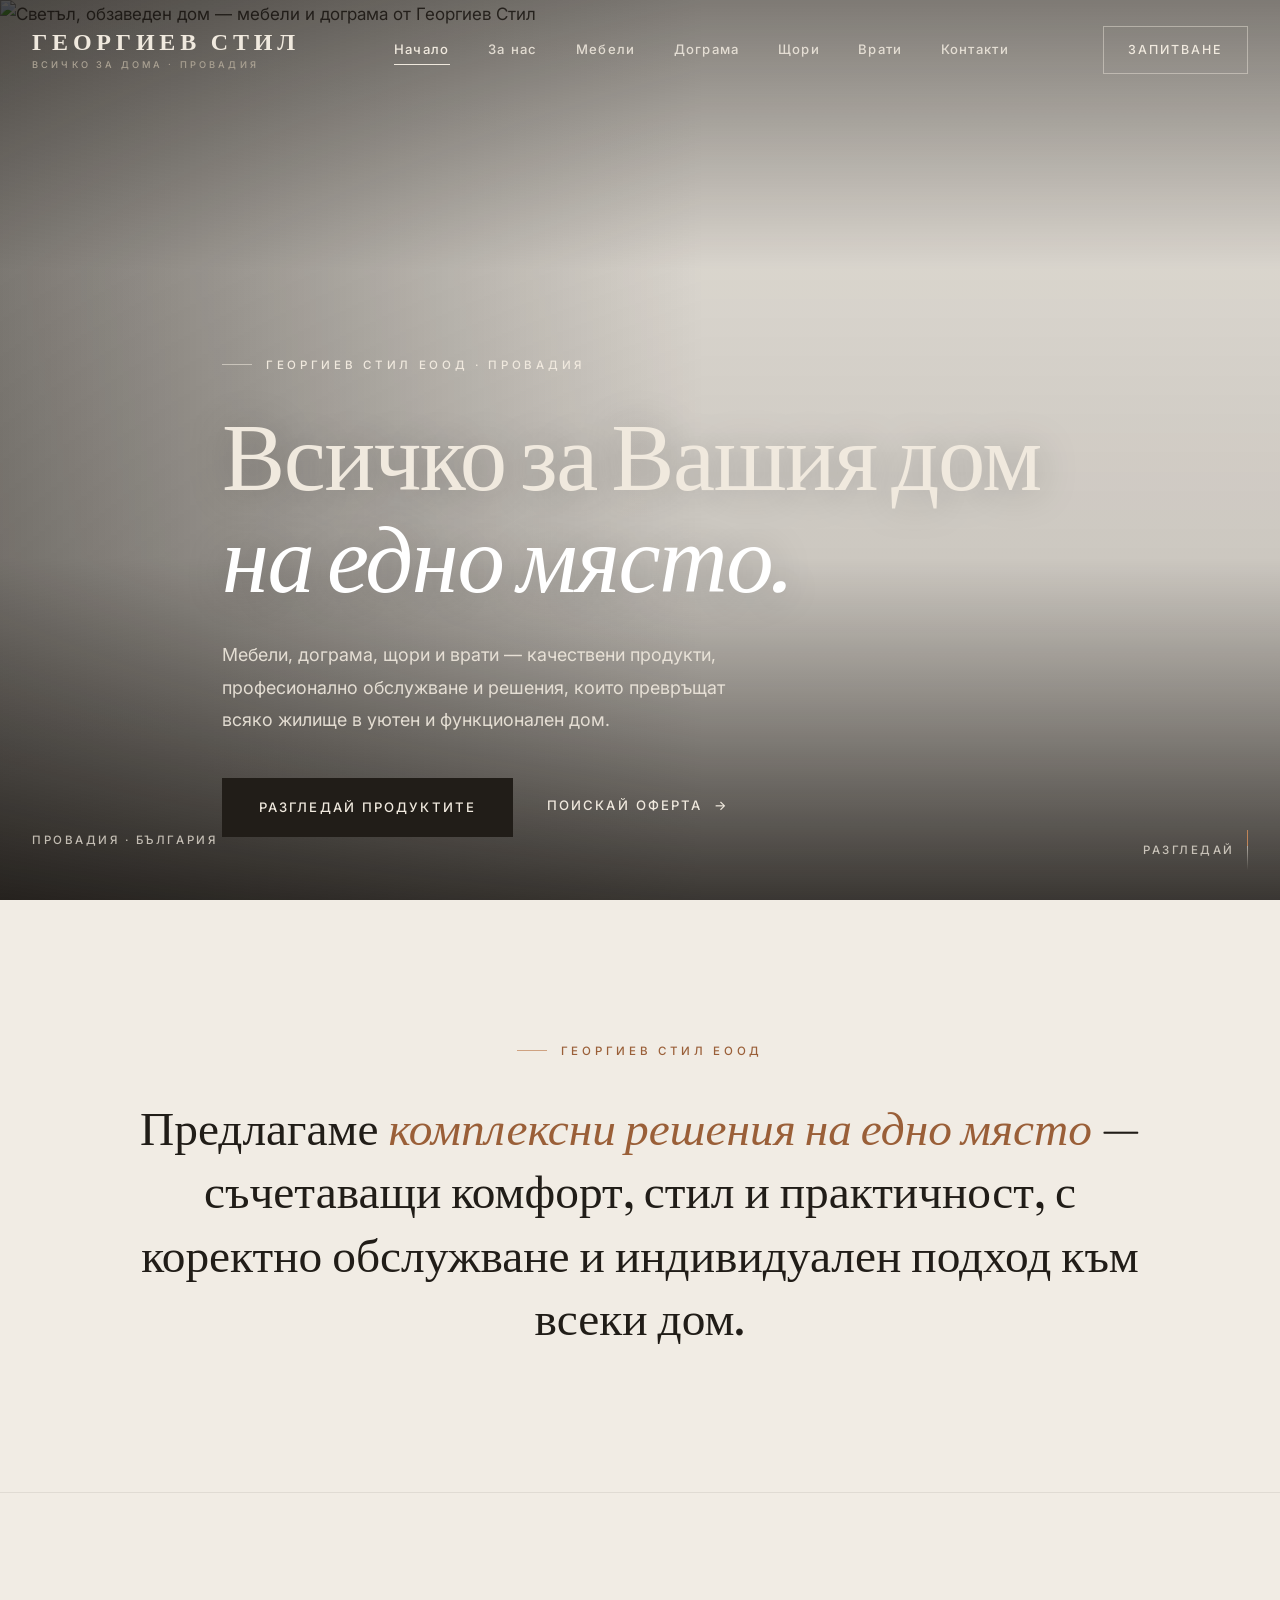
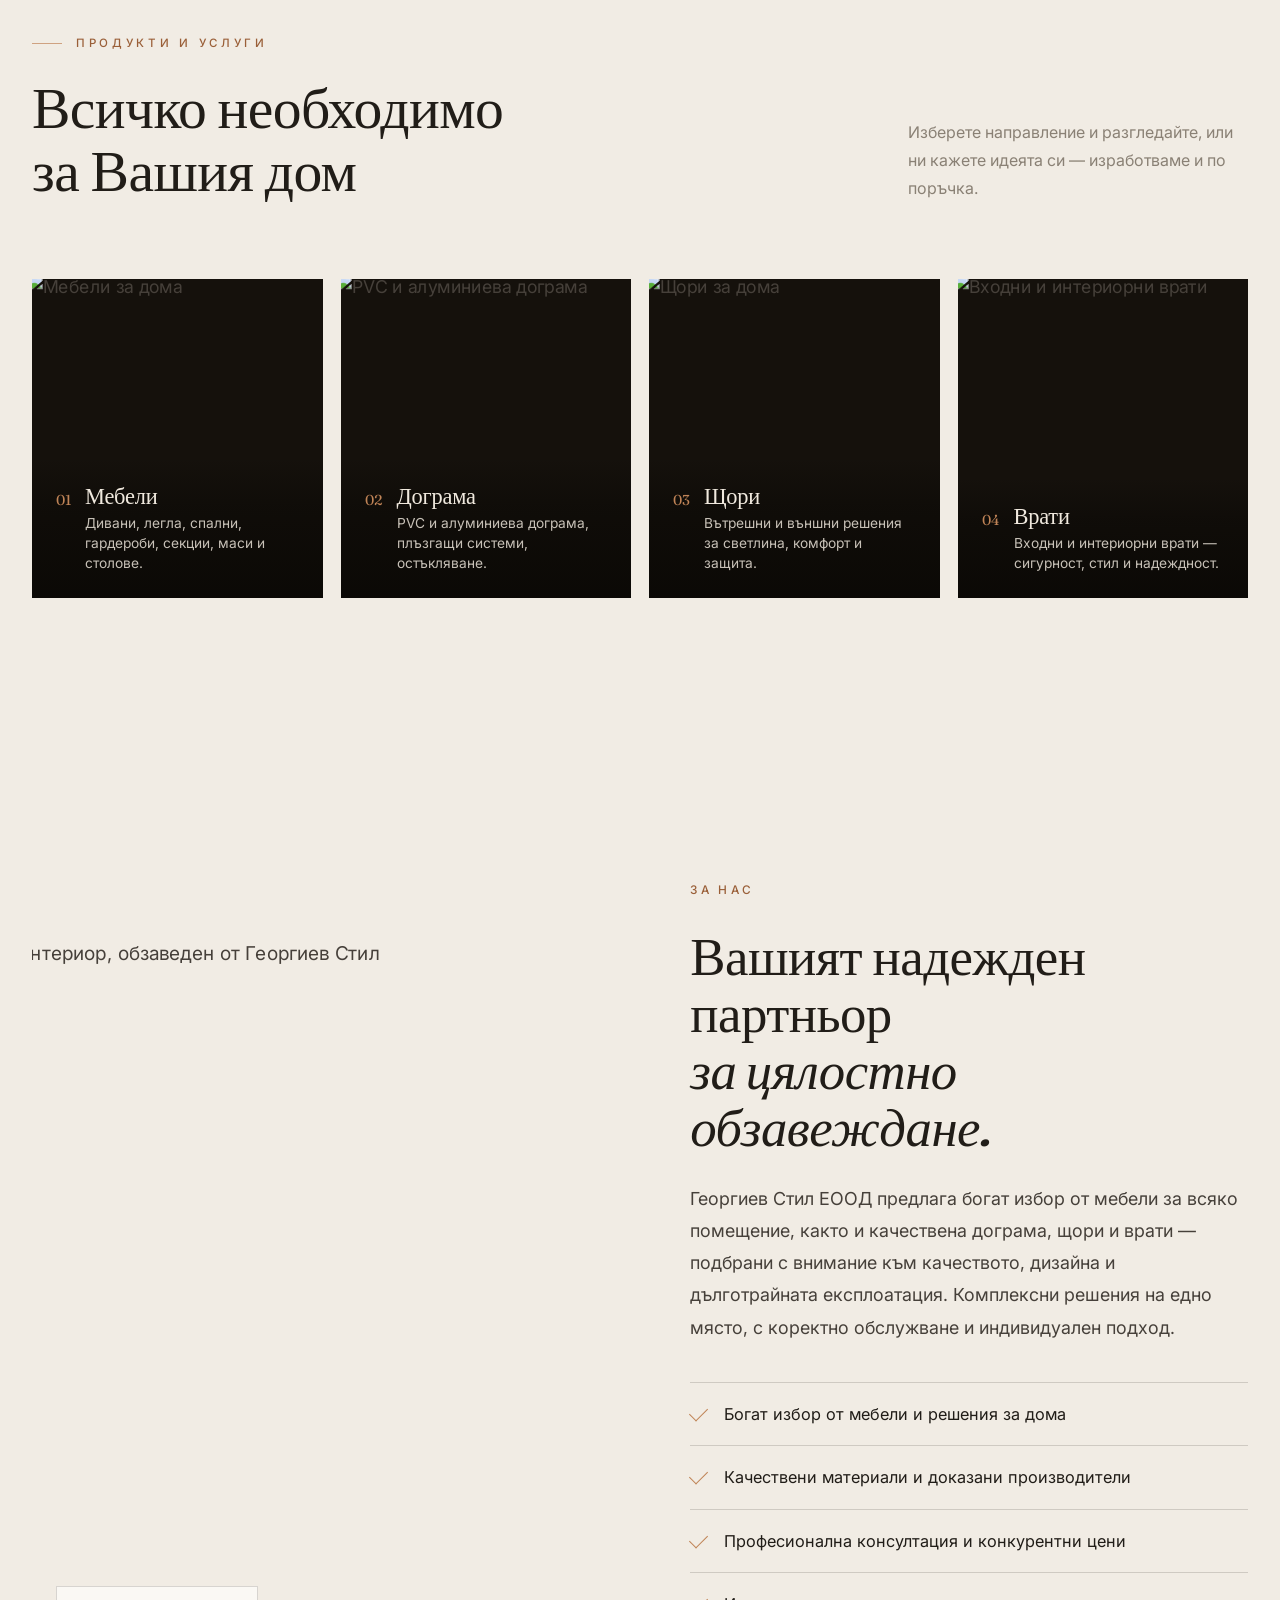
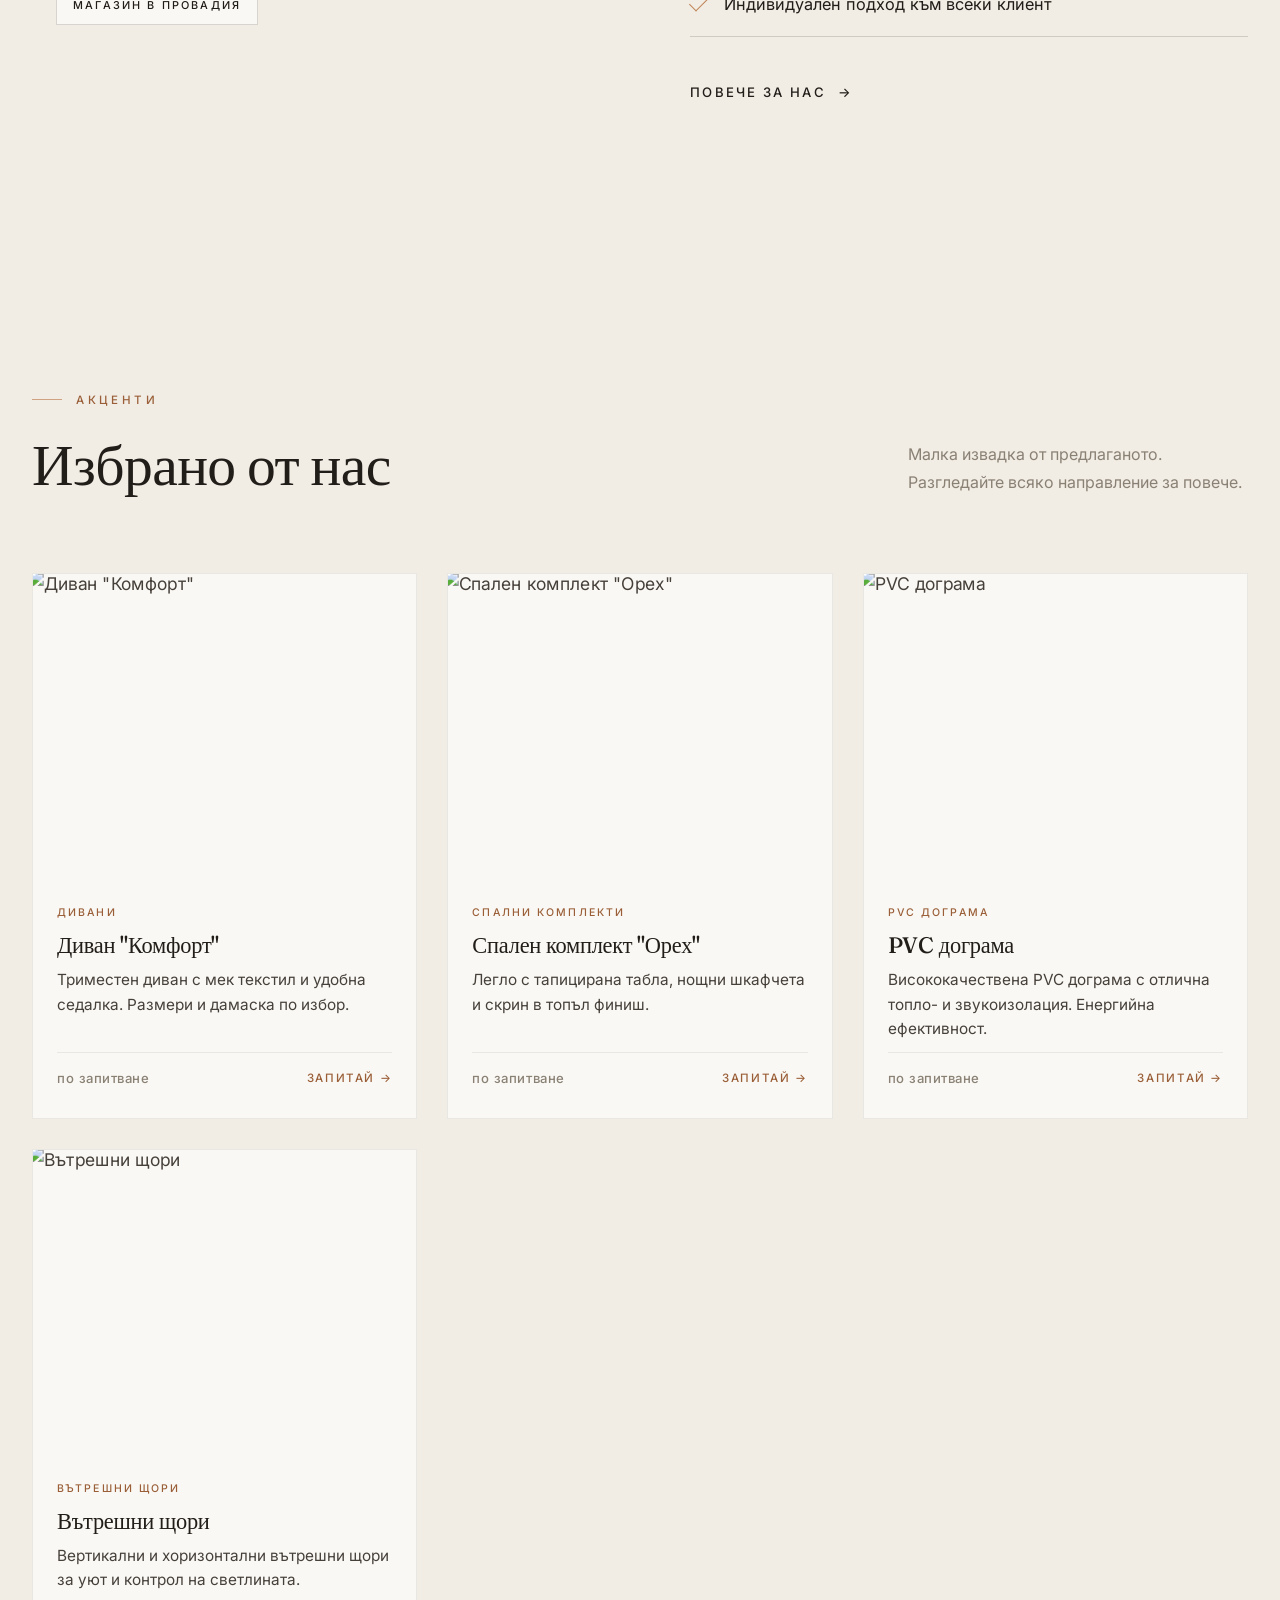
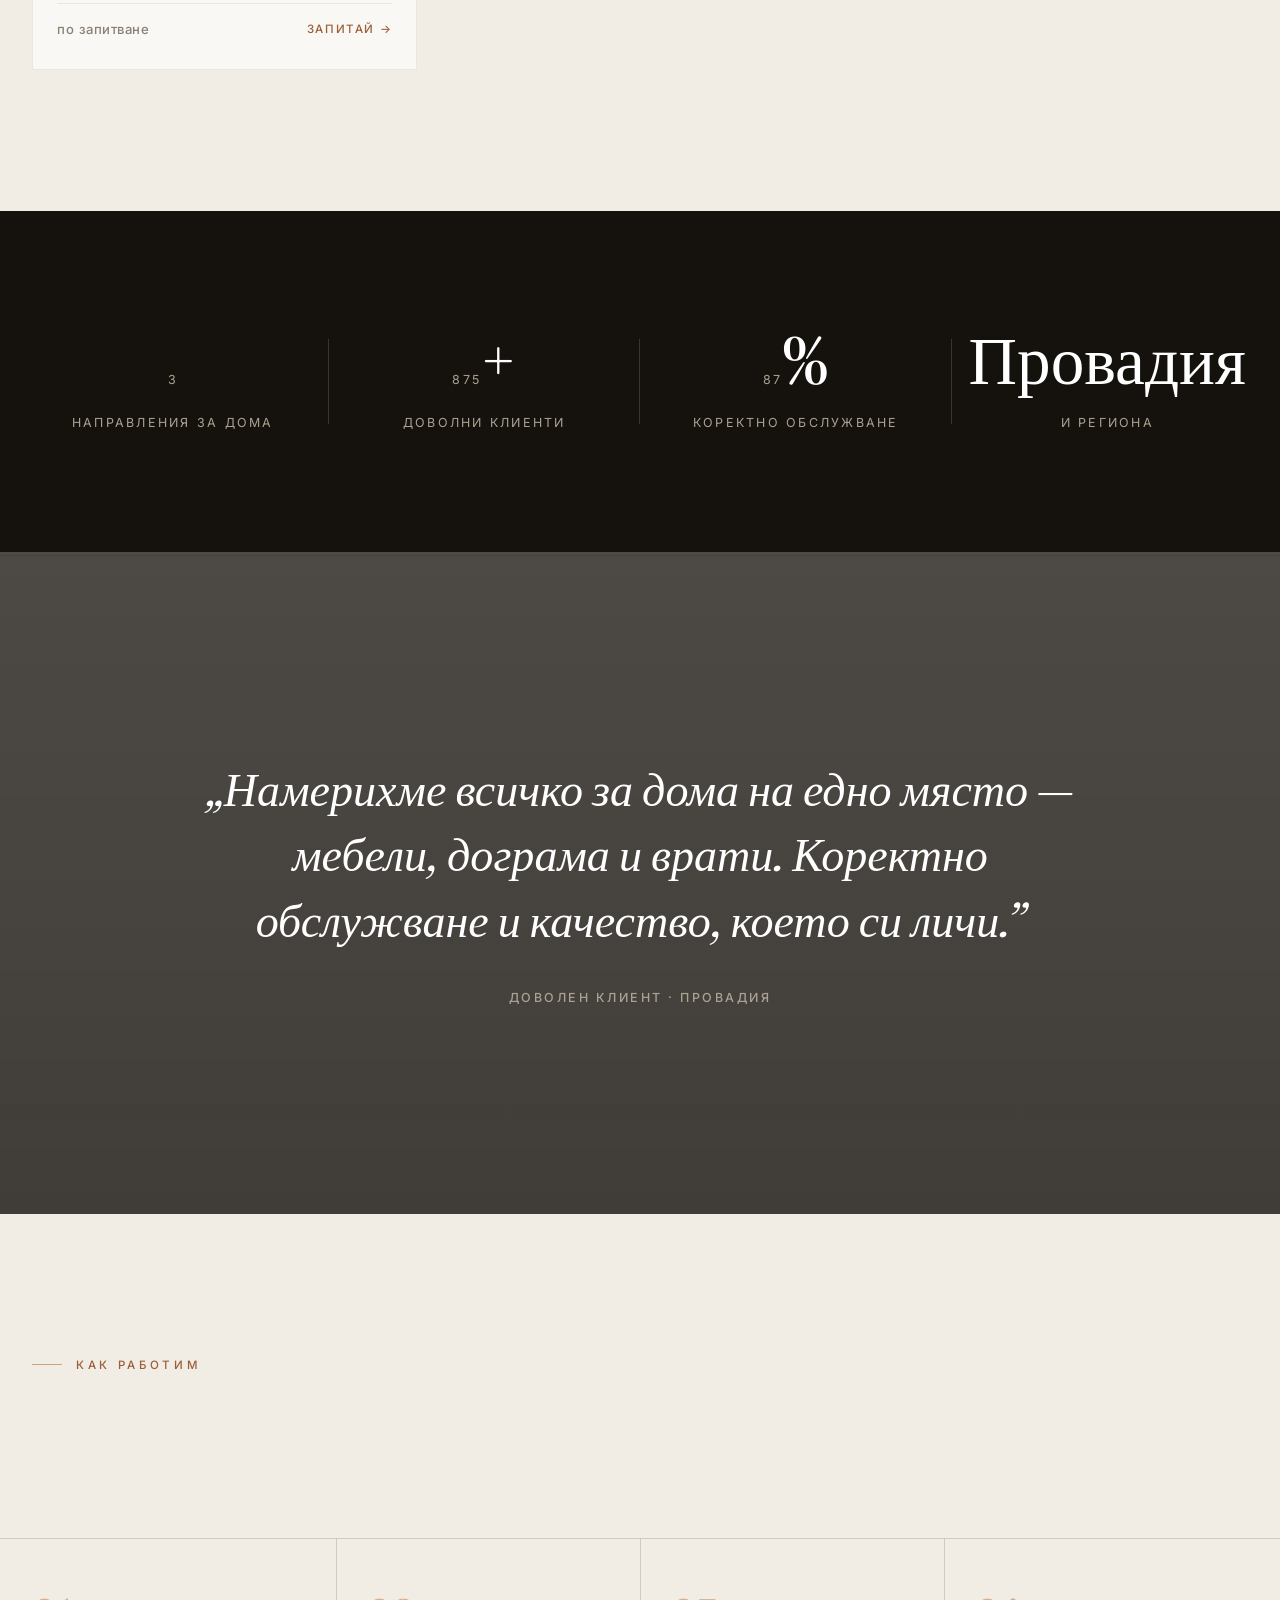
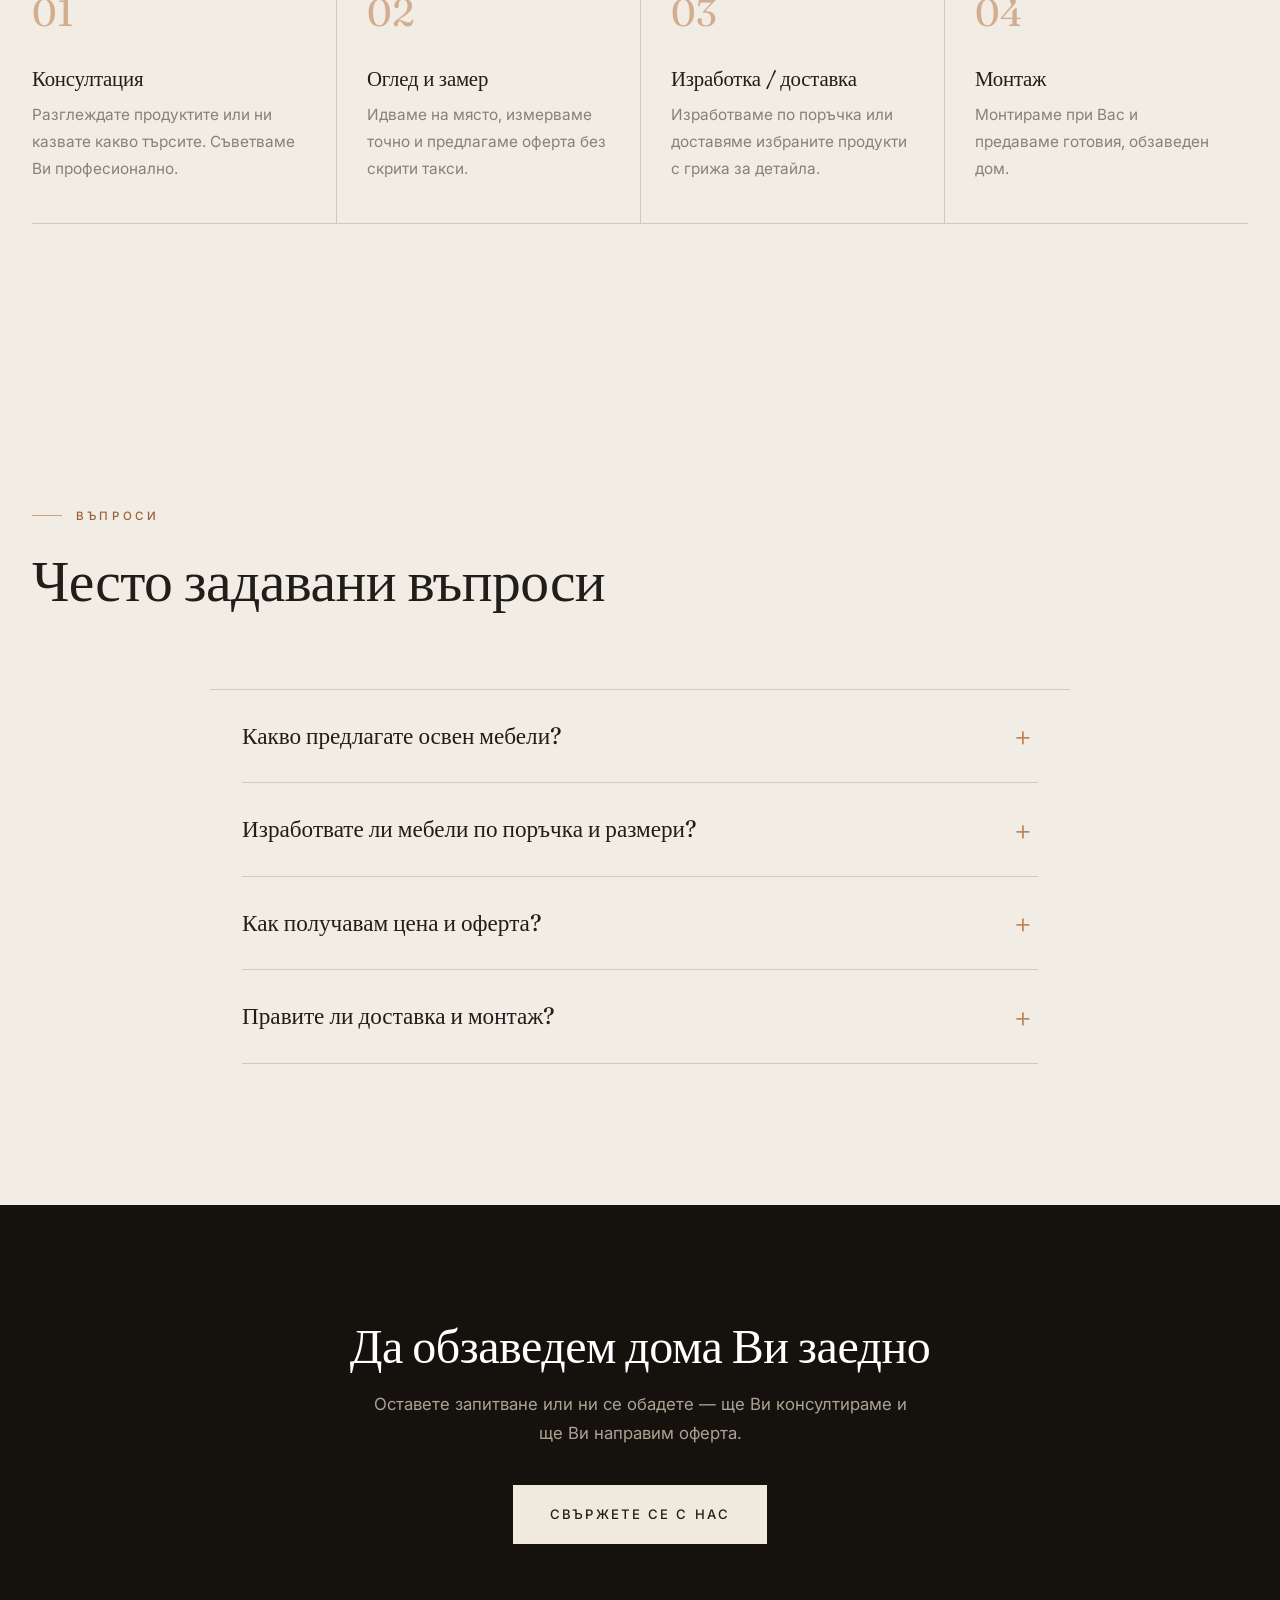
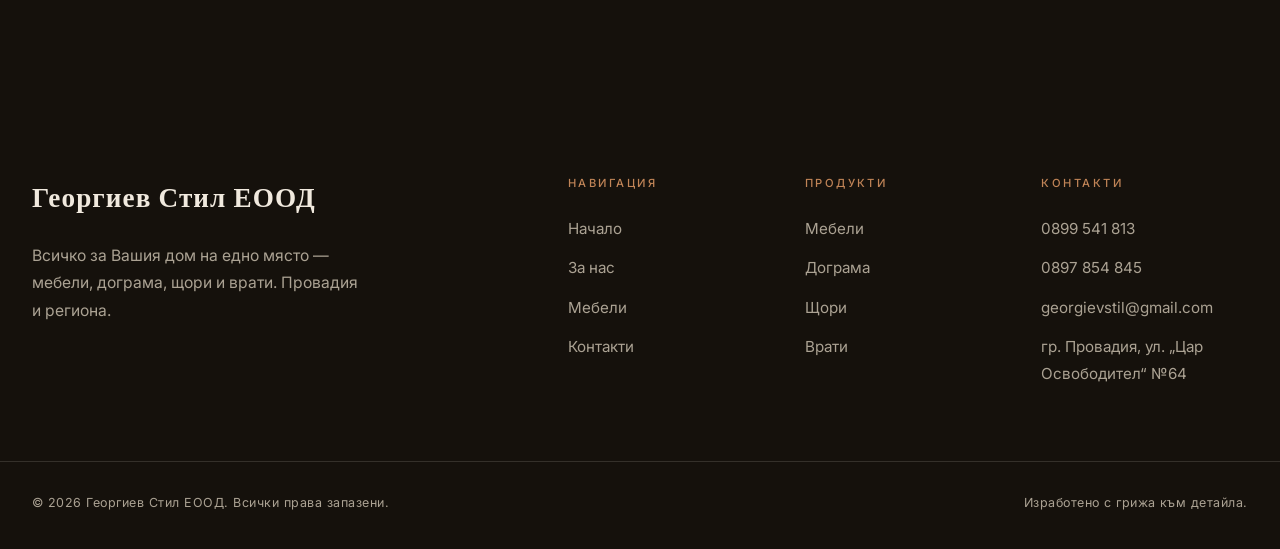
==== index.html @ 2c71908e "Add files via upload" ====
<!DOCTYPE html>
<html lang="bg">
<head>
  <meta charset="UTF-8" />
  <meta name="viewport" content="width=device-width, initial-scale=1.0" />
  <title>Георгиев Стил ЕООД — Провадия | Мебели, дограма, щори и врати за дома</title>
  <meta name="description" content="Георгиев Стил ЕООД, Провадия — всичко за Вашия дом на едно място: мебели по поръчка, PVC и алуминиева дограма, щори и входни/интериорни врати. Професионална консултация и монтаж." />
  <meta name="keywords" content="мебели Провадия, дограма Провадия, PVC дограма Провадия, алуминиева дограма, щори Провадия, врати Провадия, входни врати, интериорни врати, обзавеждане Провадия, Георгиев Стил" />
  <meta name="author" content="Георгиев Стил ЕООД" />
  <meta name="robots" content="index, follow" />
  <meta name="theme-color" content="#211D18" />
  <link rel="canonical" href="https://www.georgievstil.com/" />

  <link rel="icon" type="image/svg+xml" href="data:image/svg+xml,%3Csvg xmlns='http://www.w3.org/2000/svg' viewBox='0 0 64 64'%3E%3Crect width='64' height='64' rx='14' fill='%23211D18'/%3E%3Ctext x='32' y='44' font-family='Georgia,serif' font-size='34' font-weight='bold' fill='%23C08457' text-anchor='middle'%3E%D0%93%3C/text%3E%3C/svg%3E" />

  <meta name="geo.region" content="BG-03" />
  <meta name="geo.placename" content="Провадия" />
  <meta name="geo.position" content="43.1725113;27.4426744" />
  <meta name="ICBM" content="43.1725113, 27.4426744" />

  <meta property="og:title" content="Георгиев Стил ЕООД — Провадия" />
  <meta property="og:description" content="Всичко за Вашия дом на едно място: мебели, дограма, щори и врати. Провадия, ул. Цар Освободител 64." />
  <meta property="og:type" content="website" />
  <meta property="og:url" content="https://www.georgievstil.com/" />
  <meta property="og:image" content="https://images.unsplash.com/photo-1600566753086-00f18fb6b3ea?w=1200&q=80" />
  <meta property="og:locale" content="bg_BG" />
  <meta property="og:site_name" content="Георгиев Стил ЕООД" />

  <script type="application/ld+json">
  {
    "@context": "https://schema.org",
    "@type": "HomeGoodsStore",
    "name": "Георгиев Стил ЕООД",
    "image": "https://images.unsplash.com/photo-1600566753086-00f18fb6b3ea?w=1200&q=80",
    "url": "https://www.georgievstil.com/",
    "telephone": "+359899541813",
    "priceRange": "$$",
    "address": {
      "@type": "PostalAddress",
      "streetAddress": "ул. Цар Освободител 64",
      "addressLocality": "Провадия",
      "postalCode": "9200",
      "addressCountry": "BG"
    },
    "geo": { "@type": "GeoCoordinates", "latitude": 43.1725113, "longitude": 27.4426744 },
    "openingHoursSpecification": [
      { "@type": "OpeningHoursSpecification", "dayOfWeek": ["Monday","Tuesday","Wednesday","Thursday","Friday"], "opens": "09:00", "closes": "18:00" },
      { "@type": "OpeningHoursSpecification", "dayOfWeek": ["Saturday"], "opens": "09:00", "closes": "13:00" }
    ],
    "areaServed": ["Провадия","Варна","Шумен","Девня","Долни чифлик","Дългопол"],
    "description": "Магазин за цялостно обзавеждане и решения за дома в Провадия — мебели по поръчка, PVC и алуминиева дограма, щори, входни и интериорни врати."
  }
  </script>

  <link rel="preconnect" href="https://fonts.googleapis.com" />
  <link rel="preconnect" href="https://fonts.gstatic.com" crossorigin />
  <link rel="stylesheet" href="https://fonts.googleapis.com/css2?family=Fraunces:ital,opsz,wght@0,9..144,400;0,9..144,500;0,9..144,600;1,9..144,400&family=Inter:wght@300;400;500;600&display=swap" media="print" onload="this.media='all'" />
  <noscript><link rel="stylesheet" href="https://fonts.googleapis.com/css2?family=Fraunces:ital,opsz,wght@0,9..144,400;0,9..144,500;0,9..144,600;1,9..144,400&family=Inter:wght@300;400;500;600&display=swap" /></noscript>
  <link rel="stylesheet" href="styles.css?v=2" />
  <script src="script.js?v=2" defer></script>
</head>
<body data-page="home">

  <main id="top">
    <!-- HERO -->
    <section class="hero">
      <div class="hero__media">
        <img src="https://images.unsplash.com/photo-1600566753086-00f18fb6b3ea?w=1600&q=80" alt="Светъл, обзаведен дом — мебели и дограма от Георгиев Стил" class="hero__img" />
        <div class="hero__veil"></div>
      </div>
      <div class="shell hero__content">
        <p class="eyebrow eyebrow--light hero__eyebrow">Георгиев Стил ЕООД · Провадия</p>
        <h1 class="hero__title">Всичко за Вашия дом<br /><em>на едно място.</em></h1>
        <p class="hero__lead">
          Мебели, дограма, щори и врати — качествени продукти, професионално
          обслужване и решения, които превръщат всяко жилище в уютен и
          функционален дом.
        </p>
        <div class="hero__actions">
          <a href="#categories" class="btn btn--solid">Разгледай продуктите</a>
          <a href="kontakti.html" class="link-arrow link-arrow--light">Поискай оферта<span>→</span></a>
        </div>
      </div>
      <div class="shell hero__meta">
        <span>Провадия · България</span>
        <span class="hero__scroll">Разгледай<i></i></span>
      </div>
    </section>

    <!-- MANIFESTO -->
    <section class="manifesto">
      <div class="shell">
        <p class="eyebrow reveal" data-reveal>Георгиев Стил ЕООД</p>
        <p class="manifesto__text reveal" data-reveal>
          Предлагаме <em>комплексни решения на едно място</em> — съчетаващи
          комфорт, стил и практичност, с коректно обслужване и индивидуален
          подход към всеки дом.
        </p>
      </div>
    </section>

    <!-- CATEGORIES -->
    <section class="section categories" id="categories">
      <div class="shell section__head section__head--split">
        <div>
          <p class="eyebrow reveal" data-reveal>Продукти и услуги</p>
          <h2 class="reveal" data-reveal>Всичко необходимо<br />за Вашия дом</h2>
        </div>
        <p class="section__note reveal" data-reveal>
          Изберете направление и разгледайте, или ни кажете идеята си — изработваме и по поръчка.
        </p>
      </div>

      <div class="shell cats cats--4">
        <a href="mebeli.html" class="cat reveal" data-reveal>
          <div class="cat__media"><img src="https://images.unsplash.com/photo-1600121848594-d8644e57abab?w=900&q=80" alt="Мебели за дома" /></div>
          <div class="cat__bar"><span class="cat__no">01</span><div><h3>Мебели</h3><p>Дивани, легла, спални, гардероби, секции, маси и столове.</p></div></div>
        </a>
        <a href="dograma.html" class="cat reveal" data-reveal>
          <div class="cat__media"><img src="https://images.unsplash.com/photo-1600585154340-be6161a56a0c?w=900&q=80" alt="PVC и алуминиева дограма" /></div>
          <div class="cat__bar"><span class="cat__no">02</span><div><h3>Дограма</h3><p>PVC и алуминиева дограма, плъзгащи системи, остъкляване.</p></div></div>
        </a>
        <a href="shtori.html" class="cat reveal" data-reveal>
          <div class="cat__media"><img src="https://images.unsplash.com/photo-1567225557594-88d73e55f2cb?w=900&q=80" alt="Щори за дома" /></div>
          <div class="cat__bar"><span class="cat__no">03</span><div><h3>Щори</h3><p>Вътрешни и външни решения за светлина, комфорт и защита.</p></div></div>
        </a>
        <a href="vrati.html" class="cat reveal" data-reveal>
          <div class="cat__media"><img src="https://images.unsplash.com/photo-1558002038-1055907df827?w=900&q=80" alt="Входни и интериорни врати" /></div>
          <div class="cat__bar"><span class="cat__no">04</span><div><h3>Врати</h3><p>Входни и интериорни врати — сигурност, стил и надеждност.</p></div></div>
        </a>
      </div>
    </section>

    <!-- ABOUT teaser -->
    <section class="section about">
      <div class="shell about__grid">
        <div class="about__media reveal" data-reveal>
          <img src="https://images.unsplash.com/photo-1616486029423-aaa4789e8c9a?w=1000&q=80" alt="Интериор, обзаведен от Георгиев Стил" data-parallax="0.12" />
          <span class="tag tag--float">Магазин в Провадия</span>
        </div>
        <div class="about__body">
          <p class="index reveal" data-reveal>За нас</p>
          <h2 class="reveal" data-reveal>Вашият надежден партньор<br /><em>за цялостно обзавеждане.</em></h2>
          <p class="lead reveal" data-reveal>
            Георгиев Стил ЕООД предлага богат избор от мебели за всяко помещение,
            както и качествена дограма, щори и врати — подбрани с внимание към
            качеството, дизайна и дълготрайната експлоатация. Комплексни решения
            на едно място, с коректно обслужване и индивидуален подход.
          </p>
          <ul class="ticks">
            <li class="reveal" data-reveal>Богат избор от мебели и решения за дома</li>
            <li class="reveal" data-reveal>Качествени материали и доказани производители</li>
            <li class="reveal" data-reveal>Професионална консултация и конкурентни цени</li>
            <li class="reveal" data-reveal>Индивидуален подход към всеки клиент</li>
          </ul>
          <a href="za-nas.html" class="link-arrow reveal" data-reveal>Повече за нас<span>→</span></a>
        </div>
      </div>
    </section>

    <!-- FEATURED -->
    <section class="section catalog">
      <div class="shell section__head section__head--split">
        <div>
          <p class="eyebrow reveal" data-reveal>Акценти</p>
          <h2 class="reveal" data-reveal>Избрано от нас</h2>
        </div>
        <p class="section__note reveal" data-reveal>
          Малка извадка от предлаганото. Разгледайте всяко направление за повече.
        </p>
      </div>
      <div class="shell">
        <div class="grid" id="featuredProducts" aria-live="polite"></div>
      </div>
    </section>

    <!-- STATS -->
    <section class="stats">
      <div class="shell stats__grid">
        <div class="stat reveal" data-reveal><b><span data-count="4">0</span></b><span>направления за дома</span></div>
        <div class="stat reveal" data-reveal><b><span data-count="1000">0</span>+</b><span>доволни клиенти</span></div>
        <div class="stat reveal" data-reveal><b><span data-count="100">0</span>%</b><span>коректно обслужване</span></div>
        <div class="stat reveal" data-reveal><b>Провадия</b><span>и региона</span></div>
      </div>
    </section>

    <!-- QUOTE -->
    <section class="quote">
      <img src="https://images.unsplash.com/photo-1598300042247-d088f8ab3a91?w=1400&q=80" alt="" class="quote__bg" aria-hidden="true" data-parallax="0.1" />
      <div class="quote__veil"></div>
      <div class="shell quote__inner">
        <p class="quote__text reveal" data-reveal>
          „Намерихме всичко за дома на едно място — мебели, дограма и врати.
          Коректно обслужване и качество, което си личи.”
        </p>
        <p class="quote__by reveal" data-reveal>Доволен клиент · Провадия</p>
      </div>
    </section>

    <!-- PROCESS -->
    <section class="section process">
      <div class="shell section__head">
        <p class="eyebrow reveal" data-reveal>Как работим</p>
        <h2 class="reveal" data-reveal>От идея до готов дом</h2>
      </div>
      <div class="shell steps">
        <div class="step reveal" data-reveal><span class="step__no">01</span><h4>Консултация</h4><p>Разглеждате продуктите или ни казвате какво търсите. Съветваме Ви професионално.</p></div>
        <div class="step reveal" data-reveal><span class="step__no">02</span><h4>Оглед и замер</h4><p>Идваме на място, измерваме точно и предлагаме оферта без скрити такси.</p></div>
        <div class="step reveal" data-reveal><span class="step__no">03</span><h4>Изработка / доставка</h4><p>Изработваме по поръчка или доставяме избраните продукти с грижа за детайла.</p></div>
        <div class="step reveal" data-reveal><span class="step__no">04</span><h4>Монтаж</h4><p>Монтираме при Вас и предаваме готовия, обзаведен дом.</p></div>
      </div>
    </section>

    <!-- FAQ -->
    <section class="section faq">
      <div class="shell section__head">
        <p class="eyebrow reveal" data-reveal>Въпроси</p>
        <h2 class="reveal" data-reveal>Често задавани въпроси</h2>
      </div>
      <div class="shell faq__list">
        <details class="faq__item reveal" data-reveal>
          <summary>Какво предлагате освен мебели?</summary>
          <p>При нас намирате <strong>всичко за дома на едно място</strong> — мебели, PVC и алуминиева дограма, щори, както и входни и интериорни врати.</p>
        </details>
        <details class="faq__item reveal" data-reveal>
          <summary>Изработвате ли мебели по поръчка и размери?</summary>
          <p>Да. Голяма част от мебелите се правят <strong>по поръчка</strong> — по Ваши размери, цвят и материали.</p>
        </details>
        <details class="faq__item reveal" data-reveal>
          <summary>Как получавам цена и оферта?</summary>
          <p>Цената зависи от продукта, размерите и материалите. Затова правим <strong>оглед и замер</strong>, след което получавате точна оферта без скрити такси.</p>
        </details>
        <details class="faq__item reveal" data-reveal>
          <summary>Правите ли доставка и монтаж?</summary>
          <p>Да — доставяме и монтираме в Провадия и региона (Варна, Шумен, Девня и околните селища).</p>
        </details>
      </div>
    </section>

    <!-- CTA -->
    <section class="cta">
      <div class="shell">
        <h2>Да обзаведем дома Ви заедно</h2>
        <p>Оставете запитване или ни се обадете — ще Ви консултираме и ще Ви направим оферта.</p>
        <a class="btn" href="kontakti.html">Свържете се с нас</a>
      </div>
    </section>
  </main>

</body>
</html>
---- styles.css ----
/* =========================================================
   ГЕРИ Мебели — Modern warm minimal
   ========================================================= */

:root{
  --bone:#F1ECE4;
  --paper:#FAF8F4;
  --ink:#211D18;
  --ink-soft:#46403A;
  --stone:#8A8175;
  --line:rgba(33,29,24,.16);
  --line-soft:rgba(33,29,24,.08);
  --clay:#C08457;
  --clay-deep:#9A5F38;
  --wood:#15110C;
  --cream:#F0E9DE;
  --cream-dim:#ABA293;

  --serif:'Fraunces', Georgia, 'Times New Roman', serif;
  --sans:'Inter', system-ui, -apple-system, sans-serif;

  --shell:1320px;
  --gap:clamp(86px, 11vw, 180px);
  --ease:cubic-bezier(.16,.84,.3,1);
}

*{margin:0;padding:0;box-sizing:border-box}
html{scroll-behavior:smooth}
body{
  font-family:var(--sans);
  background:var(--bone);
  color:var(--ink-soft);
  font-size:17px;
  line-height:1.75;
  font-weight:400;
  -webkit-font-smoothing:antialiased;
  overflow-x:hidden;
}
img{display:block;max-width:100%}
a{color:inherit;text-decoration:none}
ul{list-style:none}
em{font-style:italic}
::selection{background:var(--clay);color:#fff}

.shell{width:100%;max-width:var(--shell);margin:0 auto;padding:0 32px}
.section{padding:var(--gap) 0;scroll-margin-top:80px}

h1,h2,h3,h4{font-family:var(--serif);font-weight:500;line-height:1.08;color:var(--ink);letter-spacing:-.01em}

/* ---------- Eyebrow / index ---------- */
.eyebrow{
  font-family:var(--sans);font-size:.72rem;font-weight:500;
  text-transform:uppercase;letter-spacing:.32em;color:var(--clay-deep);
  display:flex;align-items:center;gap:14px;
}
.eyebrow::before{content:"";width:30px;height:1px;background:var(--clay);opacity:.7}
.eyebrow--light{color:var(--cream)}
.eyebrow--light::before{background:var(--cream);opacity:.55}
.index{font-family:var(--sans);font-size:.74rem;font-weight:500;text-transform:uppercase;letter-spacing:.28em;color:var(--clay-deep);margin-bottom:26px}

.lead{font-size:1.12rem;color:var(--ink-soft);line-height:1.8}

/* ---------- Buttons / links ---------- */
.btn{
  display:inline-flex;align-items:center;justify-content:center;
  padding:17px 36px;font-family:var(--sans);font-size:.82rem;font-weight:500;
  text-transform:uppercase;letter-spacing:.16em;cursor:pointer;border:1px solid var(--ink);
  background:var(--ink);color:var(--cream);transition:background .45s var(--ease),color .45s var(--ease),border-color .45s var(--ease);
}
.btn--solid:hover{background:transparent;color:var(--ink)}
.btn--block{width:100%}

.link-arrow{
  display:inline-flex;align-items:center;gap:12px;font-family:var(--sans);
  font-size:.82rem;font-weight:500;text-transform:uppercase;letter-spacing:.16em;
  color:var(--ink);padding-bottom:4px;position:relative;
}
.link-arrow span{transition:transform .4s var(--ease)}
.link-arrow::after{content:"";position:absolute;left:0;bottom:0;width:100%;height:1px;background:currentColor;transform:scaleX(0);transform-origin:left;transition:transform .5s var(--ease)}
.link-arrow:hover::after{transform:scaleX(1)}
.link-arrow:hover span{transform:translateX(7px)}
.link-arrow--light{color:var(--cream)}

.tag{display:inline-block;font-family:var(--sans);font-size:.68rem;font-weight:500;text-transform:uppercase;letter-spacing:.2em;color:var(--ink);background:var(--paper);border:1px solid var(--line);padding:9px 16px}

/* ---------- Loader ---------- */
.loader{position:fixed;inset:0;z-index:2000;background:var(--bone);display:flex;align-items:center;justify-content:center;transition:opacity .8s ease,visibility .8s ease}
.loader.done{opacity:0;visibility:hidden}
.loader__inner{display:flex;flex-direction:column;align-items:center;gap:20px}
.loader__name{font-family:var(--serif);font-size:1.7rem;letter-spacing:.3em;color:var(--ink);padding-left:.3em}
.loader__line{width:120px;height:1px;background:var(--line);position:relative;overflow:hidden}
.loader__line::after{content:"";position:absolute;inset:0;background:var(--clay);transform:scaleX(0);transform-origin:left;animation:load 1.1s var(--ease) forwards}
@keyframes load{to{transform:scaleX(1)}}

/* ---------- Progress bar ---------- */
.progress{position:fixed;top:0;left:0;height:2px;width:0;background:var(--clay);z-index:1500;transition:width .1s linear}

/* ---------- Nav ---------- */
.nav{position:fixed;top:0;left:0;right:0;z-index:1000;padding:26px 0;transition:padding .5s var(--ease),background .5s var(--ease),box-shadow .5s var(--ease)}
.nav__row{display:flex;align-items:center;justify-content:space-between;gap:24px}
.wordmark{display:flex;flex-direction:column;line-height:1}
.wordmark__name{font-family:var(--serif);font-size:1.5rem;font-weight:600;letter-spacing:.2em;color:var(--cream);transition:color .5s var(--ease)}
.wordmark__sub{font-family:var(--sans);font-size:.58rem;font-weight:500;letter-spacing:.34em;text-transform:uppercase;color:var(--cream-dim);margin-top:6px;transition:color .5s var(--ease)}
.nav__menu{display:flex;gap:38px}
.nav__menu a{font-family:var(--sans);font-size:.82rem;font-weight:500;letter-spacing:.1em;color:var(--cream);position:relative;padding:4px 0;transition:color .4s,opacity .4s;opacity:.88}
.nav__menu a::after{content:"";position:absolute;left:0;bottom:0;width:100%;height:1px;background:currentColor;transform:scaleX(0);transform-origin:left;transition:transform .45s var(--ease)}
.nav__menu a:hover{opacity:1}
.nav__menu a:hover::after{transform:scaleX(1)}
.nav__cta{font-family:var(--sans);font-size:.78rem;font-weight:500;text-transform:uppercase;letter-spacing:.16em;color:var(--cream);border:1px solid rgba(240,233,222,.45);padding:12px 24px;transition:all .4s var(--ease)}
.nav__cta:hover{background:var(--cream);color:var(--ink);border-color:var(--cream)}

.nav.scrolled{padding:16px 0;background:rgba(241,236,228,.92);backdrop-filter:blur(16px);box-shadow:0 1px 0 var(--line-soft)}
.nav.scrolled .wordmark__name{color:var(--ink)}
.nav.scrolled .wordmark__sub{color:var(--stone)}
.nav.scrolled .nav__menu a{color:var(--ink)}
.nav.scrolled .nav__cta{color:var(--ink);border-color:var(--line)}
.nav.scrolled .nav__cta:hover{background:var(--ink);color:var(--cream);border-color:var(--ink)}

.nav__toggle{display:none;flex-direction:column;gap:6px;width:30px;background:none;border:0;cursor:pointer;padding:6px 0;z-index:1100}
.nav__toggle span{height:1.5px;width:100%;background:var(--cream);transition:transform .4s var(--ease),opacity .3s,background .4s}
.nav.scrolled .nav__toggle span{background:var(--ink)}

/* ---------- Hero ---------- */
.hero{position:relative;min-height:100vh;min-height:100svh;display:flex;align-items:flex-end;padding:0 0 7vh;overflow:hidden}
.hero__media{position:absolute;inset:0;z-index:-1}
.hero__img{width:100%;height:100%;object-fit:cover;transform:scale(1.08);animation:kenburns 14s ease-out forwards}
@keyframes kenburns{to{transform:scale(1)}}
.hero__veil{position:absolute;inset:0;background:
  linear-gradient(180deg, rgba(12,9,6,.5) 0%, rgba(12,9,6,.1) 30%, rgba(12,9,6,.16) 62%, rgba(12,9,6,.8) 100%),
  linear-gradient(90deg, rgba(12,9,6,.46), transparent 55%)}
.hero__content{position:relative;max-width:900px}
.hero__eyebrow{margin-bottom:30px}
.hero__title{font-size:clamp(2.7rem,7.4vw,6.4rem);color:var(--cream);font-weight:500;letter-spacing:-.015em;text-shadow:0 2px 40px rgba(0,0,0,.25)}
.hero__title em{color:#fff}
.hero__lead{max-width:540px;margin:30px 0 42px;color:rgba(240,233,222,.9);font-size:1.12rem;line-height:1.8}
.hero__actions{display:flex;align-items:center;gap:34px;flex-wrap:wrap}
.hero__meta{position:absolute;left:0;right:0;bottom:30px;display:flex;justify-content:space-between;font-family:var(--sans);font-size:.72rem;font-weight:500;text-transform:uppercase;letter-spacing:.22em;color:rgba(240,233,222,.75)}
.hero__scroll{display:flex;align-items:center;gap:12px}
.hero__scroll i{display:block;width:1px;height:40px;background:linear-gradient(var(--cream),transparent);position:relative;overflow:hidden}
.hero__scroll i::after{content:"";position:absolute;top:0;left:0;width:100%;height:40%;background:var(--clay);animation:drip 2s var(--ease) infinite}
@keyframes drip{0%{transform:translateY(-100%)}100%{transform:translateY(250%)}}

/* ---------- Manifesto ---------- */
.manifesto{padding:clamp(80px,11vw,160px) 0;text-align:center;border-bottom:1px solid var(--line-soft)}
.manifesto .eyebrow{justify-content:center;margin-bottom:36px}
.manifesto__text{font-family:var(--serif);font-size:clamp(1.6rem,3.7vw,3rem);line-height:1.34;color:var(--ink);max-width:1000px;margin:0 auto;font-weight:400}
.manifesto__text em{color:var(--clay-deep)}

/* ---------- Section heads ---------- */
.section__head{margin-bottom:clamp(48px,6vw,84px)}
.section__head .eyebrow{margin-bottom:24px}
.section__head h2{font-size:clamp(2.1rem,5vw,3.6rem)}
.section__head--split{display:flex;justify-content:space-between;align-items:flex-end;gap:40px;flex-wrap:wrap}
.section__note{max-width:340px;color:var(--stone);font-size:1rem}

/* ---------- About ---------- */
.about__grid{display:grid;grid-template-columns:1.02fr 1fr;gap:clamp(48px,7vw,110px);align-items:center}
.about__media{position:relative;overflow:hidden}
.about__media img{width:100%;aspect-ratio:4/5;object-fit:cover;transform:scale(1.06)}
.tag--float{position:absolute;left:24px;bottom:24px}
.about__body h2{font-size:clamp(2rem,4.4vw,3.3rem);margin-bottom:28px}
.about__body .lead{margin-bottom:38px}
.ticks{display:grid;gap:0;margin-bottom:40px;border-top:1px solid var(--line)}
.ticks li{padding:17px 0 17px 34px;border-bottom:1px solid var(--line);position:relative;color:var(--ink);font-size:1.02rem}
.ticks li::before{content:"";position:absolute;left:0;top:24px;width:16px;height:9px;border-left:1.5px solid var(--clay);border-bottom:1.5px solid var(--clay);transform:rotate(-45deg)}
.ticks--cols{display:grid;grid-template-columns:1fr 1fr;column-gap:48px;border-top:none}
.ticks--cols li{border-top:1px solid var(--line)}
@media(max-width:700px){.ticks--cols{grid-template-columns:1fr}}

/* ---------- Categories ---------- */
.cats{display:grid;grid-template-columns:repeat(3,1fr);gap:18px}
.cats--4{grid-template-columns:repeat(4,1fr)}
.cat{position:relative;overflow:hidden;display:block;background:var(--wood)}
.cat__media{overflow:hidden;aspect-ratio:4/4.4}
.cat__media img{width:100%;height:100%;object-fit:cover;transform:scale(1.04);transition:transform 1.2s var(--ease),opacity .6s}
.cat:hover .cat__media img{transform:scale(1.12);opacity:.82}
.cat__bar{position:absolute;left:0;right:0;bottom:0;display:flex;align-items:flex-start;gap:14px;padding:26px 24px 24px;background:linear-gradient(transparent,rgba(10,8,5,.5) 35%,rgba(10,8,5,.9))}
.cat__no{font-family:var(--serif);font-size:.9rem;color:var(--clay);padding-top:4px}
.cat__bar h3{color:var(--cream);font-size:1.4rem;font-weight:500;margin-bottom:6px}
.cat__bar p{color:rgba(240,233,222,.82);font-size:.86rem;line-height:1.45}

/* ---------- Stats ---------- */
.stats{background:var(--wood);color:var(--cream);padding:clamp(70px,9vw,130px) 0}
.stats__grid{display:grid;grid-template-columns:repeat(4,1fr);gap:30px}
.stat{text-align:center;position:relative}
.stat:not(:last-child)::after{content:"";position:absolute;right:-15px;top:12%;height:76%;width:1px;background:rgba(240,233,222,.16)}
.stat b{display:block;font-family:var(--serif);font-weight:500;font-size:clamp(2.6rem,5.5vw,4.2rem);color:#fff;line-height:1;margin-bottom:14px}
.stat span{font-family:var(--sans);font-size:.78rem;font-weight:400;text-transform:uppercase;letter-spacing:.18em;color:var(--cream-dim)}

/* ---------- Catalog (filters + grid) ---------- */
.filters{display:flex;flex-wrap:wrap;gap:10px;margin-bottom:clamp(34px,4vw,52px)}
.filter{font-family:var(--sans);font-size:.76rem;font-weight:500;text-transform:uppercase;letter-spacing:.14em;color:var(--stone);background:transparent;border:1px solid var(--line);padding:11px 20px;cursor:pointer;transition:all .35s var(--ease)}
.filter:hover{color:var(--ink);border-color:var(--ink)}
.filter.active{background:var(--ink);color:var(--cream);border-color:var(--ink)}

.grid{display:grid;grid-template-columns:repeat(3,1fr);gap:clamp(18px,2.4vw,30px)}
.card{display:flex;flex-direction:column;cursor:pointer;background:var(--paper);border:1px solid var(--line-soft);transition:transform .5s var(--ease),box-shadow .5s var(--ease)}
.card:hover{transform:translateY(-5px);box-shadow:0 26px 50px -28px rgba(33,29,24,.42)}
.card__media{overflow:hidden;aspect-ratio:4/3.2}
.card__media img{width:100%;height:100%;object-fit:cover;transform:scale(1.03);transition:transform 1.1s var(--ease)}
.card:hover .card__media img{transform:scale(1.1)}
.card__body{padding:24px 24px 28px;display:flex;flex-direction:column;gap:10px;flex:1}
.card__cat{font-family:var(--sans);font-size:.66rem;font-weight:500;text-transform:uppercase;letter-spacing:.2em;color:var(--clay-deep)}
.card__title{font-family:var(--serif);font-size:1.4rem;font-weight:500;color:var(--ink);line-height:1.12}
.card__desc{color:var(--ink-soft);font-size:.96rem;line-height:1.6}
.card__foot{margin-top:auto;padding-top:14px;display:flex;align-items:center;justify-content:space-between;border-top:1px solid var(--line-soft)}
.card__price{font-family:var(--sans);font-size:.82rem;font-weight:500;letter-spacing:.04em;color:var(--stone)}
.card__more{font-family:var(--sans);font-size:.72rem;font-weight:500;text-transform:uppercase;letter-spacing:.14em;color:var(--clay-deep)}
.catalog__empty{text-align:center;color:var(--stone);padding:40px 0;font-size:1.02rem}

/* ---------- Lightbox ---------- */
.lightbox{position:fixed;inset:0;z-index:2200;background:rgba(15,12,8,.92);display:flex;align-items:center;justify-content:center;padding:5vh 5vw;opacity:0;visibility:hidden;transition:opacity .4s var(--ease),visibility .4s}
.lightbox.open{opacity:1;visibility:visible}
.lightbox__fig{max-width:1000px;width:100%;text-align:center}
.lightbox__fig img{width:100%;max-height:74vh;object-fit:contain;margin:0 auto}
.lightbox__fig figcaption{margin-top:20px;color:var(--cream);font-family:var(--serif);font-size:1.2rem}
.lightbox__close{position:absolute;top:24px;right:30px;width:48px;height:48px;border:0;background:transparent;color:var(--cream);font-size:2.2rem;line-height:1;cursor:pointer;transition:transform .3s}
.lightbox__close:hover{transform:rotate(90deg)}

/* ---------- Quote ---------- */
.quote{position:relative;overflow:hidden;padding:clamp(110px,16vw,220px) 0;text-align:center}
.quote__bg{position:absolute;inset:0;width:100%;height:120%;object-fit:cover;top:-10%}
.quote__veil{position:absolute;inset:0;background:linear-gradient(rgba(14,11,7,.72),rgba(14,11,7,.78))}
.quote__inner{position:relative;max-width:1000px}
.quote__text{font-family:var(--serif);font-size:clamp(1.5rem,3.6vw,2.9rem);line-height:1.42;color:#fff;font-weight:400;font-style:italic}
.quote__by{margin-top:34px;font-family:var(--sans);font-size:.78rem;font-weight:500;text-transform:uppercase;letter-spacing:.2em;color:var(--cream-dim)}

/* ---------- Process ---------- */
.steps{display:grid;grid-template-columns:repeat(4,1fr);gap:0;border-top:1px solid var(--line)}
.step{padding:40px 30px 40px 0;border-bottom:1px solid var(--line);position:relative}
.step__no{font-family:var(--serif);font-size:2.4rem;color:var(--clay);opacity:.6;display:block;margin-bottom:22px}
.step h4{font-size:1.3rem;margin-bottom:12px}
.step p{color:var(--stone);font-size:.96rem}
@media(min-width:861px){
  .steps{grid-template-columns:repeat(4,1fr)}
  .step{padding-left:30px;border-left:1px solid var(--line)}
  .step:first-child{padding-left:0;border-left:none}
}

/* ---------- Contact ---------- */
.contact__grid{display:grid;grid-template-columns:1fr 1fr;gap:clamp(48px,7vw,110px);align-items:start}
.contact__intro h2{font-size:clamp(2rem,4.6vw,3.4rem);margin:22px 0 26px}
.contact__intro .lead{margin-bottom:48px;max-width:420px}
.contact__list{border-top:1px solid var(--line)}
.contact__list li{display:grid;grid-template-columns:140px 1fr;gap:20px;align-items:baseline;padding:20px 0;border-bottom:1px solid var(--line)}
.contact__list li span:first-child{font-family:var(--sans);font-size:.72rem;font-weight:500;text-transform:uppercase;letter-spacing:.2em;color:var(--stone)}
.contact__list a,.contact__list p{font-family:var(--serif);font-size:1.18rem;color:var(--ink)}
.contact__list a{transition:color .3s}
.contact__list a:hover{color:var(--clay-deep)}
.map{margin-top:36px;border:1px solid var(--line);overflow:hidden}
.map iframe{display:block;filter:grayscale(.15)}

/* form — editorial underline style */
.form{display:flex;flex-direction:column;gap:30px}
.form__field{position:relative}
.form__field input,.form__field select,.form__field textarea{
  width:100%;padding:14px 0 12px;background:transparent;border:0;border-bottom:1px solid var(--line);
  color:var(--ink);font-family:var(--sans);font-size:1.02rem;transition:border-color .4s var(--ease);resize:none
}
.form__field select{cursor:pointer}
.form__field input:focus,.form__field select:focus,.form__field textarea:focus{outline:none;border-bottom-color:var(--clay)}
.form__field label{position:absolute;left:0;top:14px;color:var(--stone);font-size:1.02rem;pointer-events:none;transition:all .35s var(--ease)}
.form__field input:focus+label,.form__field input:not(:placeholder-shown)+label,
.form__field textarea:focus+label,.form__field textarea:not(:placeholder-shown)+label{top:-12px;font-size:.7rem;letter-spacing:.18em;text-transform:uppercase;color:var(--clay-deep)}
.label--up{top:-12px;font-size:.7rem;letter-spacing:.18em;text-transform:uppercase;color:var(--clay-deep)}
.form .btn{margin-top:8px}
.form__note{font-size:.92rem;min-height:1.2em}
.form__note.ok{color:#4f7d54}
.form__note.err{color:#a4503f}

/* ---------- Footer ---------- */
.footer{background:var(--wood);color:var(--cream);padding:clamp(70px,9vw,120px) 0 36px}
.footer__top{display:grid;grid-template-columns:1.4fr 2fr;gap:60px;padding-bottom:60px;border-bottom:1px solid rgba(240,233,222,.14)}
.footer__name{font-family:var(--serif);font-size:1.7rem;font-weight:600;letter-spacing:.04em;display:block;margin-bottom:20px}
.footer__brand p{color:var(--cream-dim);max-width:330px;font-size:.98rem}
.footer__cols{display:grid;grid-template-columns:repeat(3,1fr);gap:30px}
.footer__cols h5{font-family:var(--sans);font-size:.7rem;font-weight:500;text-transform:uppercase;letter-spacing:.22em;color:var(--clay);margin-bottom:22px}
.footer__cols a,.footer__cols span{display:block;color:var(--cream-dim);font-size:.95rem;margin-bottom:13px;transition:color .3s}
.footer__cols a:hover{color:var(--cream)}
.footer__bottom{display:flex;justify-content:space-between;flex-wrap:wrap;gap:12px;padding-top:30px;font-family:var(--sans);font-size:.78rem;letter-spacing:.04em;color:var(--cream-dim)}

/* ---------- To top ---------- */
.totop{position:fixed;right:28px;bottom:28px;z-index:900;width:50px;height:50px;display:grid;place-items:center;background:var(--ink);color:var(--cream);font-size:1.1rem;opacity:0;visibility:hidden;transform:translateY(12px);transition:opacity .4s var(--ease),transform .4s var(--ease),background .4s,visibility .4s}
.totop.show{opacity:1;visibility:visible;transform:translateY(0)}
.totop:hover{background:var(--clay-deep)}

/* ---------- FAQ ---------- */
.faq__list{max-width:860px;margin:0 auto;border-top:1px solid var(--line)}
.faq__item{border-bottom:1px solid var(--line)}
.faq__item summary{list-style:none;cursor:pointer;padding:26px 44px 26px 0;position:relative;font-family:var(--serif);font-size:clamp(1.15rem,2.2vw,1.45rem);color:var(--ink);transition:color .3s}
.faq__item summary::-webkit-details-marker{display:none}
.faq__item summary::after{content:"+";position:absolute;right:6px;top:50%;transform:translateY(-50%);font-family:var(--sans);font-weight:300;font-size:1.8rem;color:var(--clay);transition:transform .35s var(--ease)}
.faq__item[open] summary::after{transform:translateY(-50%) rotate(45deg)}
.faq__item summary:hover{color:var(--clay-deep)}
.faq__item p{padding:0 44px 28px 0;color:var(--ink-soft);max-width:760px;animation:faqOpen .45s var(--ease)}
.faq__item p strong{color:var(--ink);font-weight:600}
@keyframes faqOpen{from{opacity:0;transform:translateY(-8px)}to{opacity:1;transform:none}}

/* ---------- Плаващ бутон за обаждане ---------- */
.callbtn{position:fixed;left:24px;bottom:26px;z-index:900;display:none;align-items:center;gap:10px;padding:14px 20px 14px 16px;background:var(--clay-deep);color:#fff;border-radius:100px;font-family:var(--sans);font-size:.9rem;font-weight:600;letter-spacing:.02em;box-shadow:0 12px 30px -8px rgba(154,95,56,.6);transition:transform .35s var(--ease),background .35s}
.callbtn svg{width:20px;height:20px;fill:none;stroke:#fff;stroke-width:2;stroke-linecap:round;stroke-linejoin:round}
.callbtn:hover{transform:translateY(-3px);background:var(--ink)}

/* ---------- Активен линк в менюто ---------- */
.nav__menu a.is-active{opacity:1}
.nav__menu a.is-active::after{transform:scaleX(1)}

/* ---------- Банер на вътрешна страница ---------- */
.pagehero{position:relative;min-height:56vh;min-height:56svh;display:flex;align-items:flex-end;padding:0 0 6vh;overflow:hidden}
.pagehero__media{position:absolute;inset:0;z-index:-1}
.pagehero__media img{width:100%;height:100%;object-fit:cover}
.pagehero__veil{position:absolute;inset:0;background:linear-gradient(180deg,rgba(12,9,6,.46) 0%,rgba(12,9,6,.2) 45%,rgba(12,9,6,.8) 100%)}
.pagehero__content{position:relative;max-width:820px}
.crumbs{font-family:var(--sans);font-size:.72rem;font-weight:500;text-transform:uppercase;letter-spacing:.2em;color:rgba(240,233,222,.8);margin-bottom:22px;display:flex;gap:10px;align-items:center}
.crumbs a{color:rgba(240,233,222,.8)}
.crumbs a:hover{color:#fff}
.crumbs span{opacity:.6}
.pagehero h1{font-size:clamp(2.4rem,6vw,4.6rem);color:var(--cream);font-weight:500;letter-spacing:-.015em}
.pagehero p{margin-top:20px;max-width:560px;color:rgba(240,233,222,.9);font-size:1.08rem;line-height:1.75}

/* ---------- Чипове за подкатегории ---------- */
.subchips{display:flex;flex-wrap:wrap;gap:10px;margin-bottom:clamp(38px,5vw,60px)}
.chip{font-family:var(--sans);font-size:.76rem;font-weight:500;text-transform:uppercase;letter-spacing:.12em;color:var(--stone);background:transparent;border:1px solid var(--line);padding:10px 18px;transition:all .35s var(--ease)}
.chip:hover{color:var(--cream);background:var(--ink);border-color:var(--ink)}

/* ---------- Секция по подкатегория ---------- */
.subsec{margin-bottom:clamp(56px,7vw,96px);scroll-margin-top:100px}
.subsec__title{font-size:clamp(1.6rem,3.2vw,2.4rem);margin-bottom:clamp(26px,3vw,40px);padding-bottom:16px;border-bottom:1px solid var(--line);position:relative}
.subsec__title::after{content:"";position:absolute;left:0;bottom:-1px;width:60px;height:2px;background:var(--clay)}

/* ---------- CTA лента ---------- */
.cta{background:var(--wood);color:var(--cream);text-align:center;padding:clamp(70px,9vw,120px) 0}
.cta h2{color:#fff;font-size:clamp(1.9rem,4.2vw,3rem);margin-bottom:18px}
.cta p{color:var(--cream-dim);max-width:540px;margin:0 auto 36px;font-size:1.05rem}
.cta .btn{border-color:var(--cream);background:var(--cream);color:var(--ink)}
.cta .btn:hover{background:transparent;color:var(--cream)}

/* ---------- Reveal ---------- */
[data-reveal]{opacity:0;transform:translateY(34px);transition:opacity 1s var(--ease),transform 1s var(--ease)}
[data-reveal].in{opacity:1;transform:none}

/* ---------- Responsive ---------- */
@media(max-width:860px){.callbtn{display:inline-flex}}

@media(max-width:1000px){
  .about__grid{grid-template-columns:1fr;gap:50px}
  .about__media{max-width:520px}
  .cats,.cats--4{grid-template-columns:1fr 1fr}
  .grid{grid-template-columns:1fr 1fr}
  .contact__grid{grid-template-columns:1fr;gap:56px}
  .footer__top{grid-template-columns:1fr;gap:48px}
}
@media(max-width:860px){
  body{font-size:16px}
  .nav__menu{position:fixed;inset:0 0 0 auto;width:min(82vw,360px);flex-direction:column;justify-content:center;gap:30px;padding:0 44px;background:var(--wood);transform:translateX(100%);transition:transform .55s var(--ease)}
  .nav__menu.open{transform:translateX(0)}
  .nav__menu a{color:var(--cream);font-size:1.3rem;font-family:var(--serif);letter-spacing:.04em}
  .nav.scrolled .nav__menu a{color:var(--cream)}
  .nav__cta{display:none}
  .nav__toggle{display:flex}
  .nav__toggle.open span:nth-child(1){transform:translateY(3.75px) rotate(45deg)}
  .nav__toggle.open span:nth-child(2){transform:translateY(-3.75px) rotate(-45deg)}
  .nav__toggle.open span{background:var(--cream)}
  .stats__grid{grid-template-columns:1fr 1fr;gap:48px 30px}
  .stat:nth-child(2)::after{display:none}
  .steps{grid-template-columns:1fr 1fr}
  .section__head--split{align-items:flex-start}
}
@media(max-width:560px){
  .shell{padding:0 22px}
  .hero{padding-bottom:12vh}
  .hero__actions{gap:22px}
  .hero__actions .btn{width:100%}
  .cats,.cats--4{grid-template-columns:1fr}
  .grid{grid-template-columns:1fr}
  .stats__grid{grid-template-columns:1fr;gap:40px}
  .stat::after{display:none!important}
  .steps{grid-template-columns:1fr}
  .step{padding-left:0!important;border-left:none!important}
  .contact__list li{grid-template-columns:1fr;gap:4px}
}
@media(prefers-reduced-motion:reduce){
  *,*::before,*::after{animation-duration:.001ms!important;animation-iteration-count:1!important;transition-duration:.001ms!important}
  [data-reveal]{opacity:1;transform:none}
  .hero__img{animation:none;transform:none}
}
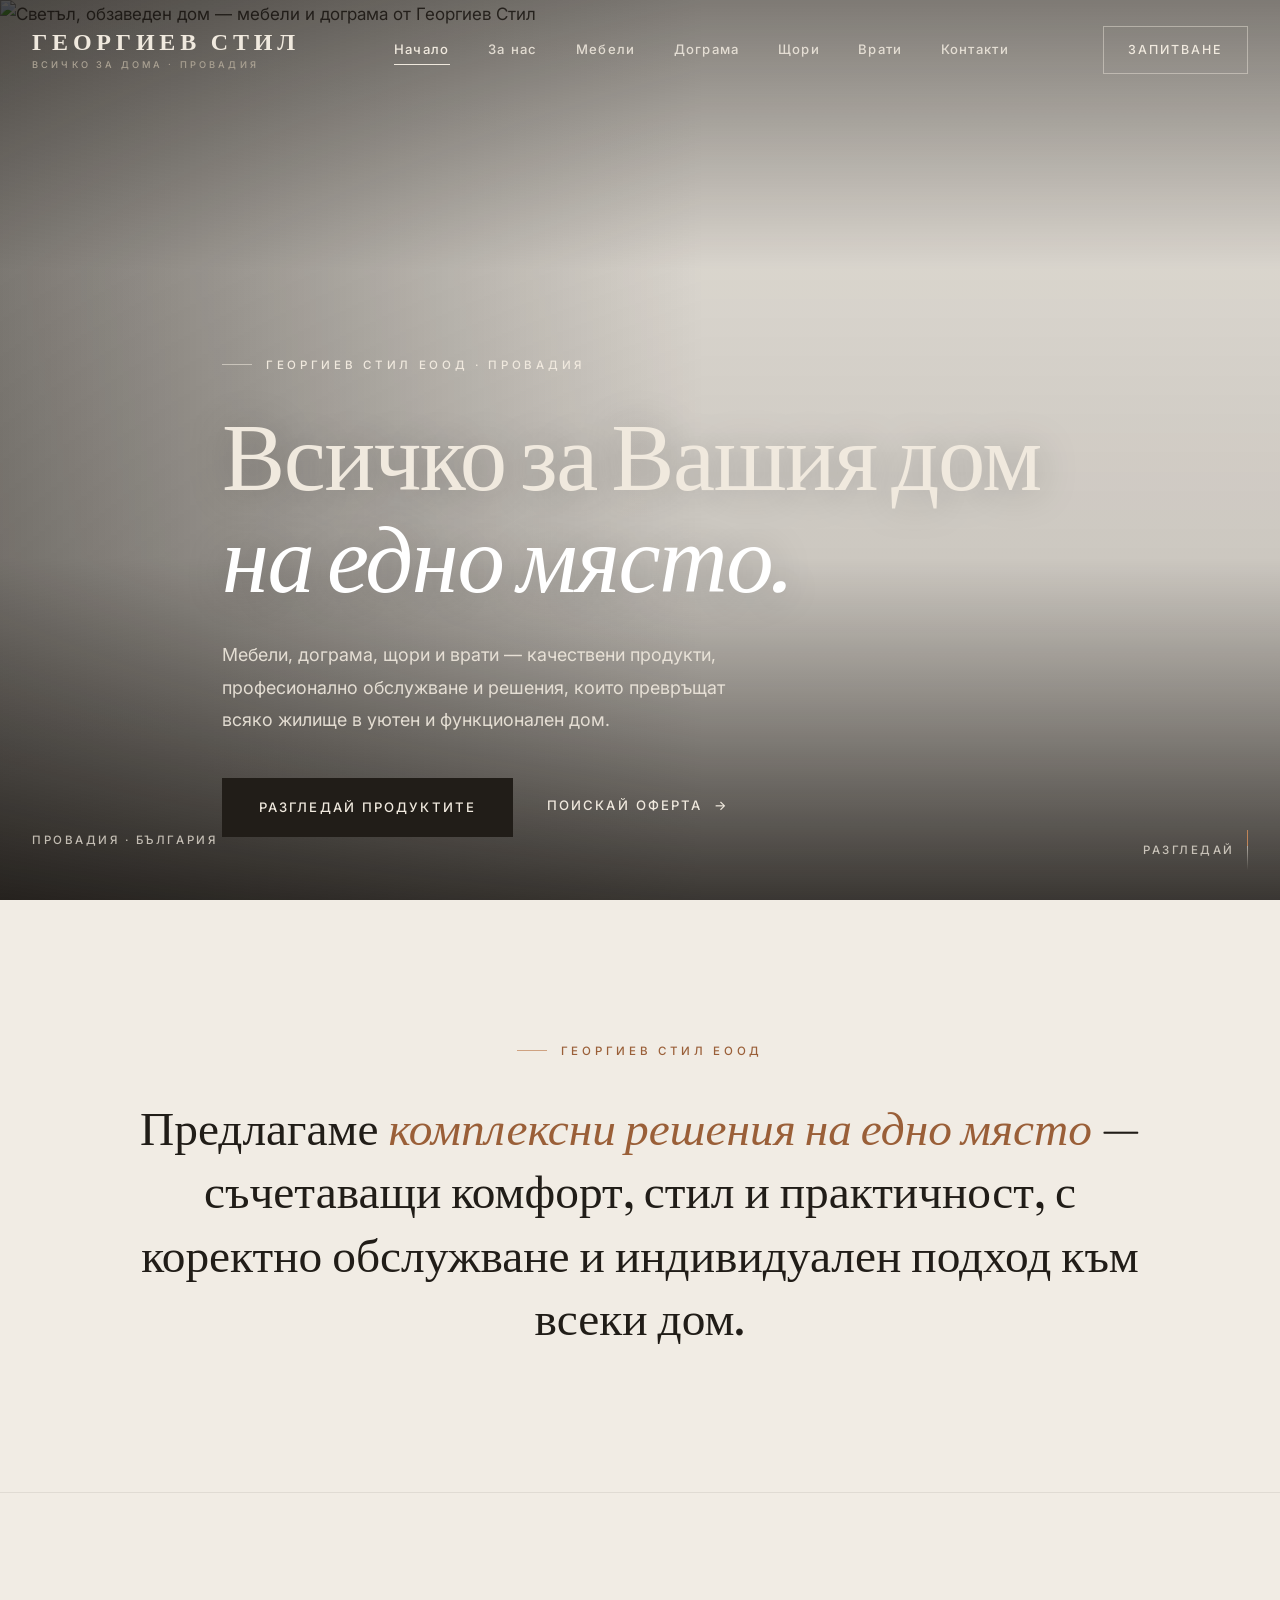
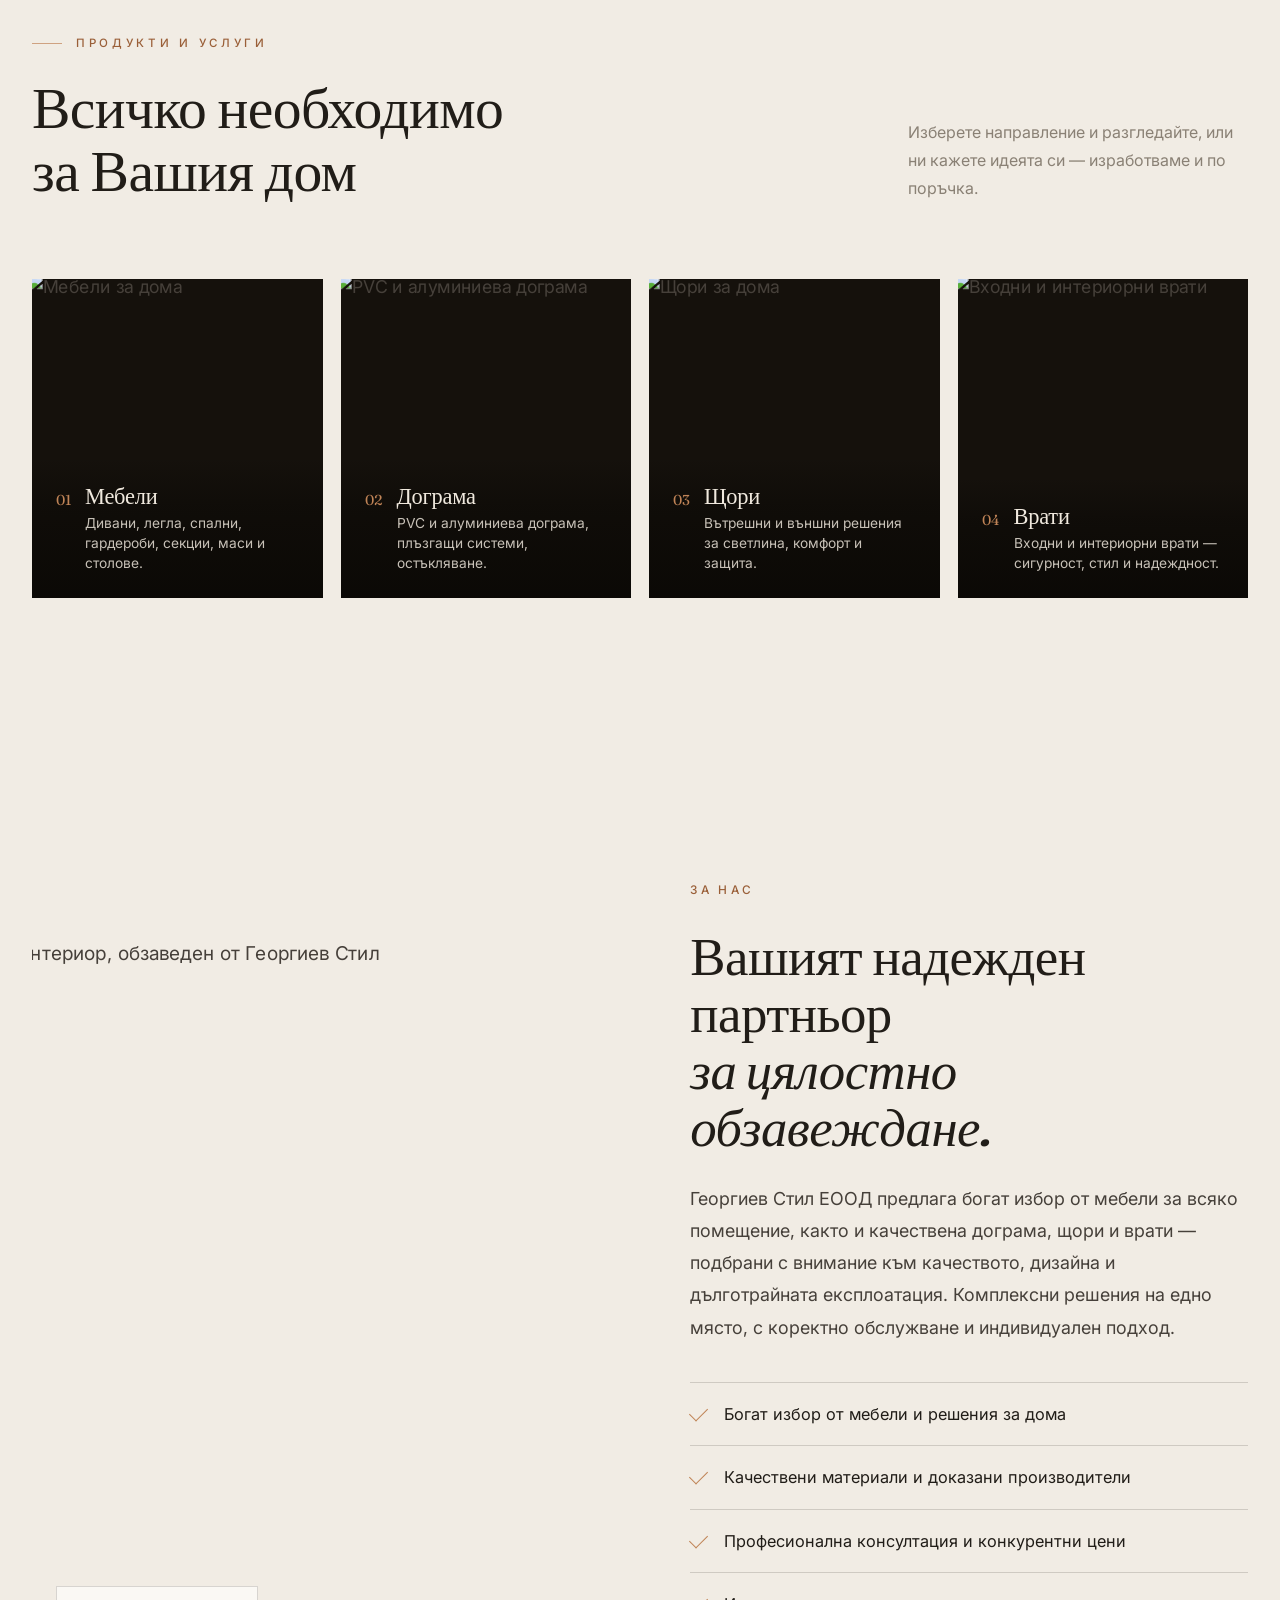
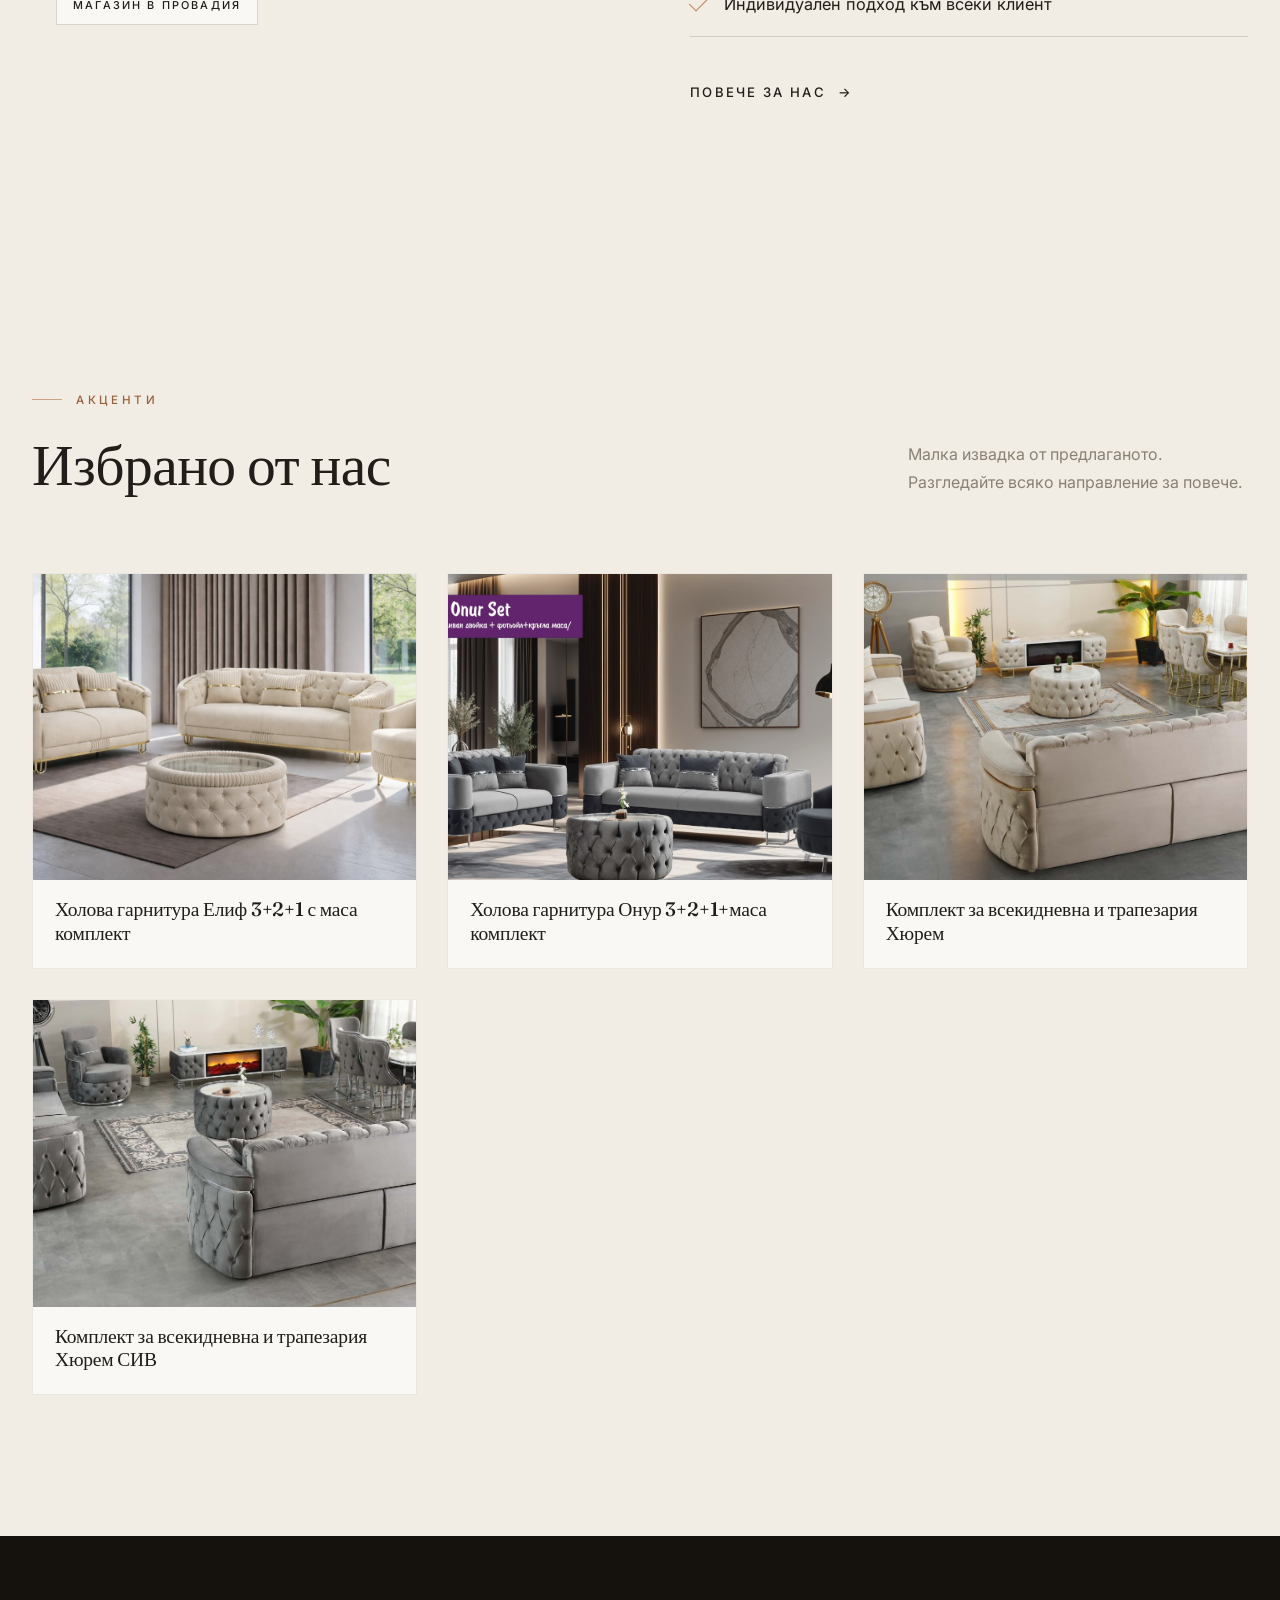
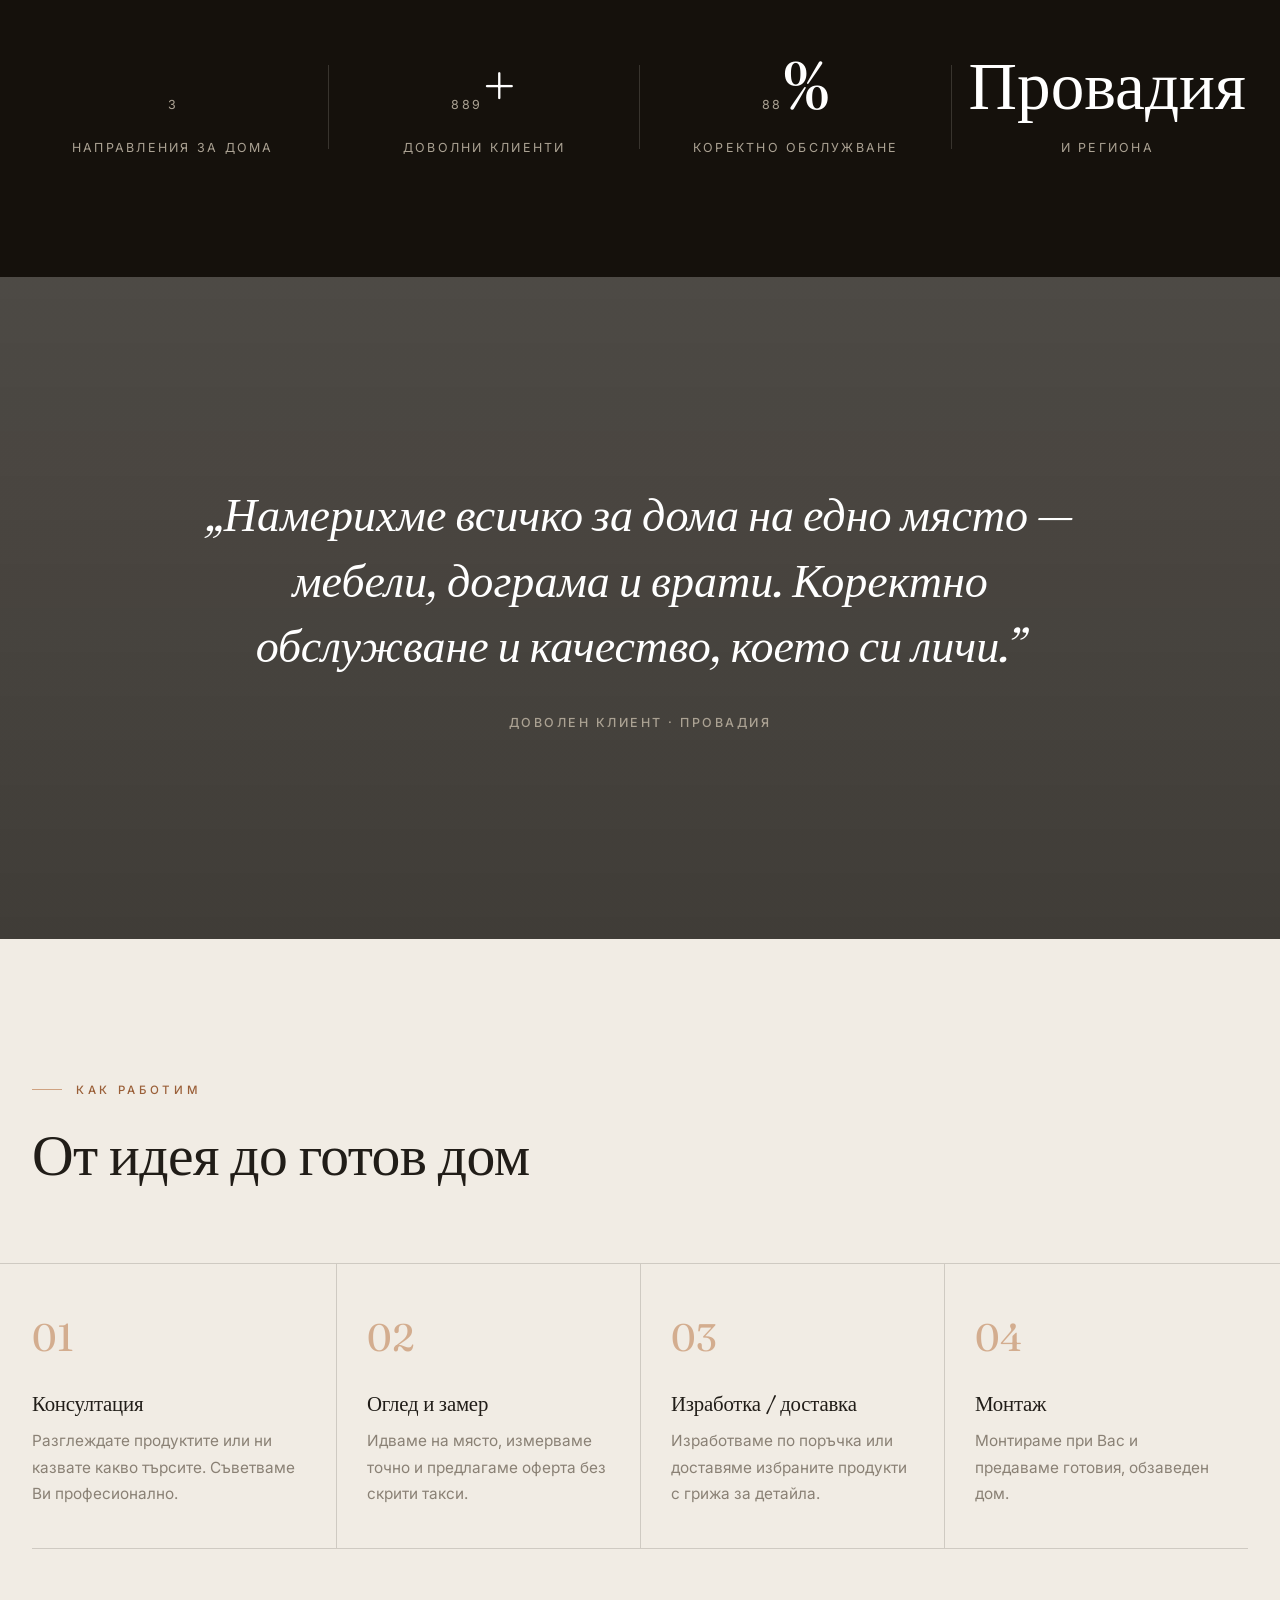
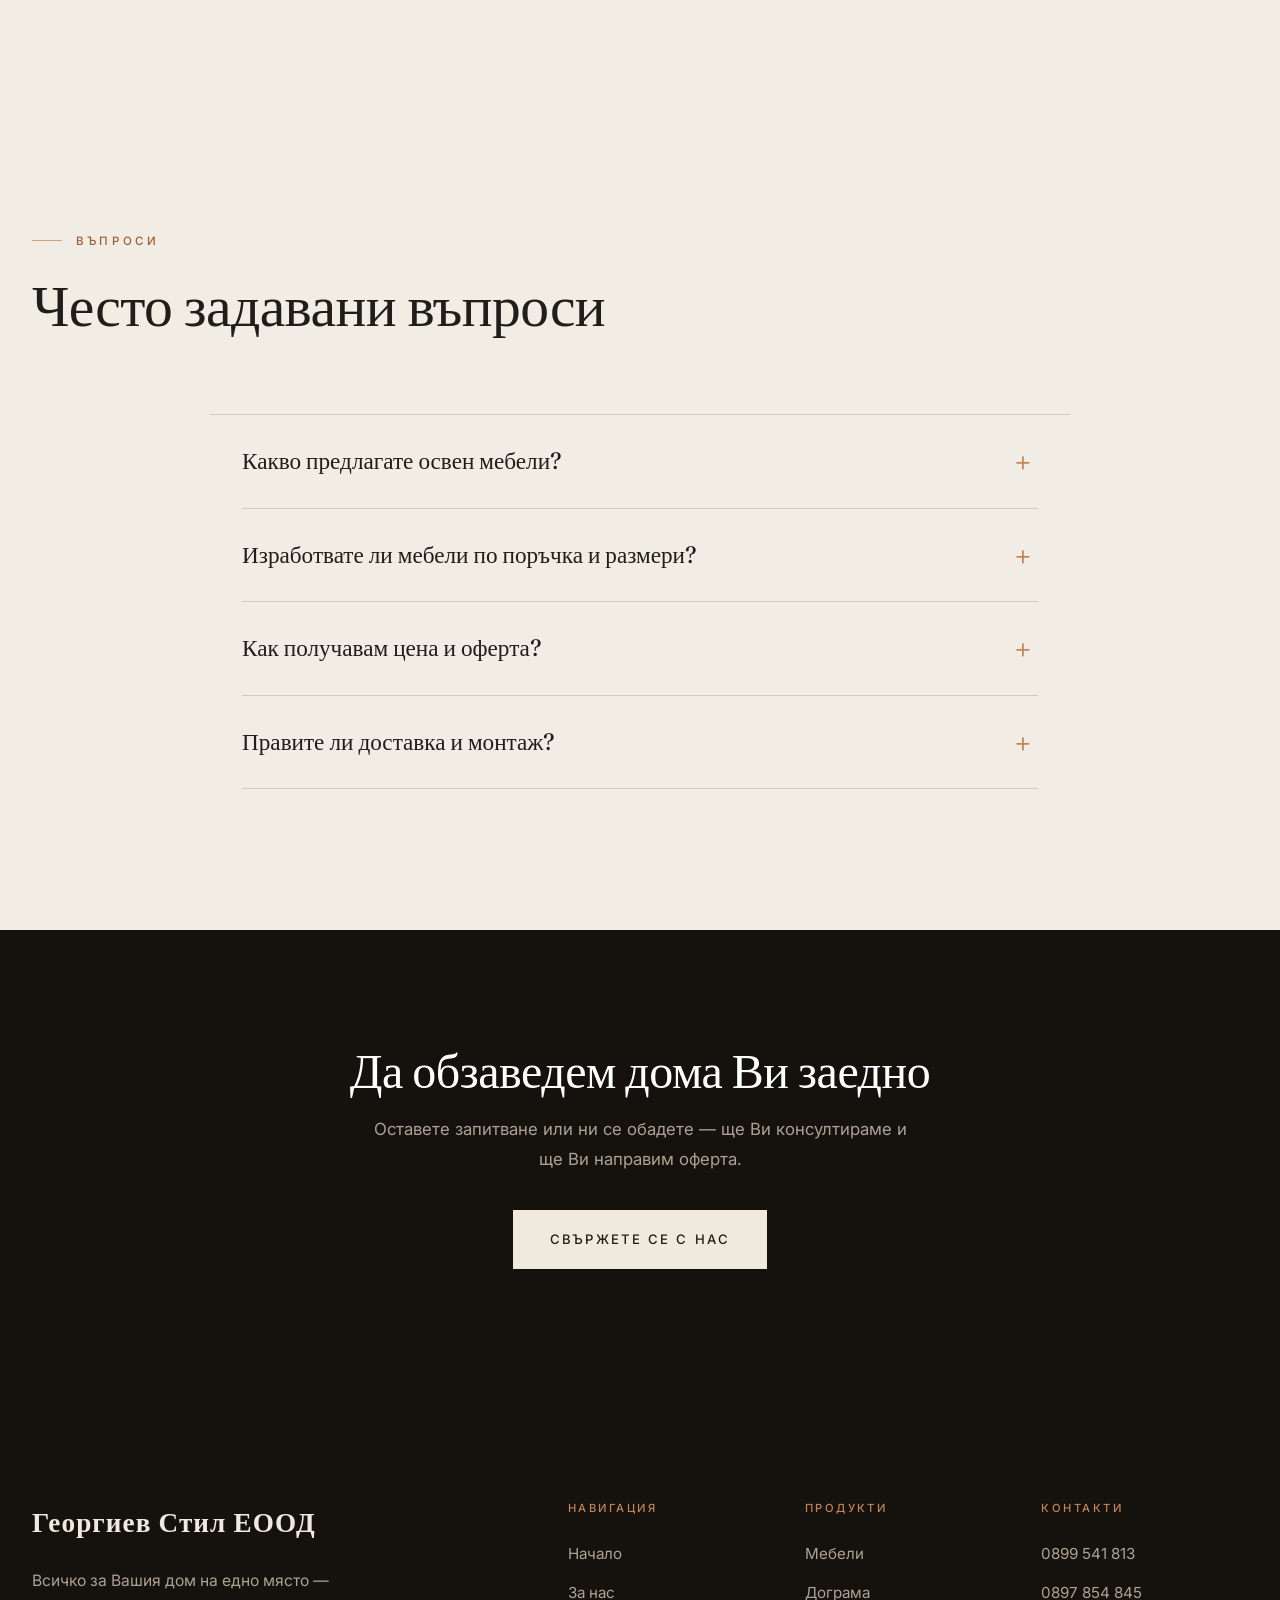
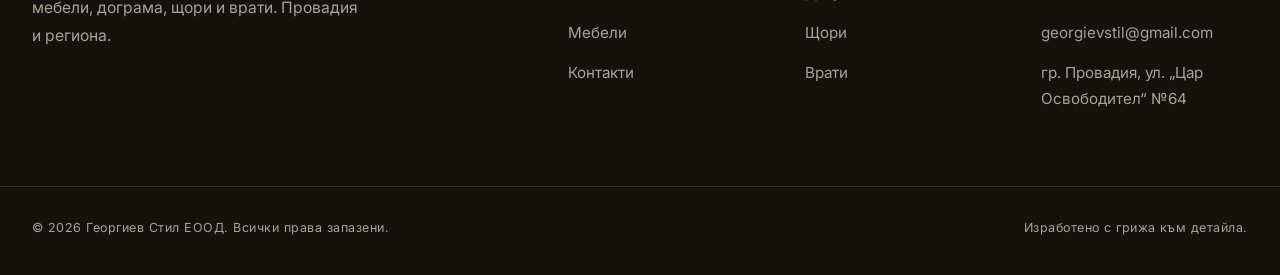
==== commit b249010a: "Страница за всеки продукт + няколко снимки на продукт - Категориите показват само снимка и заглавие;" ====
--- a/index.html
+++ b/index.html
@@ -56,8 +56,8 @@
   <link rel="preconnect" href="https://fonts.gstatic.com" crossorigin />
   <link rel="stylesheet" href="https://fonts.googleapis.com/css2?family=Fraunces:ital,opsz,wght@0,9..144,400;0,9..144,500;0,9..144,600;1,9..144,400&family=Inter:wght@300;400;500;600&display=swap" media="print" onload="this.media='all'" />
   <noscript><link rel="stylesheet" href="https://fonts.googleapis.com/css2?family=Fraunces:ital,opsz,wght@0,9..144,400;0,9..144,500;0,9..144,600;1,9..144,400&family=Inter:wght@300;400;500;600&display=swap" /></noscript>
-  <link rel="stylesheet" href="styles.css?v=2" />
-  <script src="script.js?v=2" defer></script>
+  <link rel="stylesheet" href="styles.css?v=3" />
+  <script src="script.js?v=3" defer></script>
 </head>
 <body data-page="home">
 
--- a/styles.css
+++ b/styles.css
@@ -115,6 +115,14 @@
 .nav.scrolled .nav__menu a{color:var(--ink)}
 .nav.scrolled .nav__cta{color:var(--ink);border-color:var(--line)}
 .nav.scrolled .nav__cta:hover{background:var(--ink);color:var(--cream);border-color:var(--ink)}
+
+@media(min-width:861px){.wordmark__name,.wordmark__sub,.nav__menu a,.nav__cta{white-space:nowrap}}
+/* лаптоп/таблет хоризонтално: менюто да се събира на един ред */
+@media(min-width:861px) and (max-width:1200px){
+  .nav__menu{gap:22px}
+  .wordmark__name{font-size:1.25rem;letter-spacing:.14em}
+  .nav__cta{padding:10px 16px}
+}
 
 .nav__toggle{display:none;flex-direction:column;gap:6px;width:30px;background:none;border:0;cursor:pointer;padding:6px 0;z-index:1100}
 .nav__toggle span{height:1.5px;width:100%;background:var(--cream);transition:transform .4s var(--ease),opacity .3s,background .4s}
@@ -199,14 +207,10 @@
 .card__media{overflow:hidden;aspect-ratio:4/3.2}
 .card__media img{width:100%;height:100%;object-fit:cover;transform:scale(1.03);transition:transform 1.1s var(--ease)}
 .card:hover .card__media img{transform:scale(1.1)}
-.card__body{padding:24px 24px 28px;display:flex;flex-direction:column;gap:10px;flex:1}
-.card__cat{font-family:var(--sans);font-size:.66rem;font-weight:500;text-transform:uppercase;letter-spacing:.2em;color:var(--clay-deep)}
-.card__title{font-family:var(--serif);font-size:1.4rem;font-weight:500;color:var(--ink);line-height:1.12}
-.card__desc{color:var(--ink-soft);font-size:.96rem;line-height:1.6}
-.card__foot{margin-top:auto;padding-top:14px;display:flex;align-items:center;justify-content:space-between;border-top:1px solid var(--line-soft)}
-.card__price{font-family:var(--sans);font-size:.82rem;font-weight:500;letter-spacing:.04em;color:var(--stone)}
-.card__more{font-family:var(--sans);font-size:.72rem;font-weight:500;text-transform:uppercase;letter-spacing:.14em;color:var(--clay-deep)}
+.card__body{padding:18px 22px 22px;flex:1}
+.card__title{font-family:var(--serif);font-size:1.22rem;font-weight:500;color:var(--ink);line-height:1.22}
 .catalog__empty{text-align:center;color:var(--stone);padding:40px 0;font-size:1.02rem}
+.catalog__empty a{color:var(--clay-deep);font-weight:500}
 
 /* ---------- Lightbox ---------- */
 .lightbox{position:fixed;inset:0;z-index:2200;background:rgba(15,12,8,.92);display:flex;align-items:center;justify-content:center;padding:5vh 5vw;opacity:0;visibility:hidden;transition:opacity .4s var(--ease),visibility .4s}
@@ -216,6 +220,15 @@
 .lightbox__fig figcaption{margin-top:20px;color:var(--cream);font-family:var(--serif);font-size:1.2rem}
 .lightbox__close{position:absolute;top:24px;right:30px;width:48px;height:48px;border:0;background:transparent;color:var(--cream);font-size:2.2rem;line-height:1;cursor:pointer;transition:transform .3s}
 .lightbox__close:hover{transform:rotate(90deg)}
+.lightbox__fig figcaption small{display:block;margin-top:6px;font-family:var(--sans);font-size:.8rem;letter-spacing:.06em;color:var(--cream-dim)}
+.lightbox__nav{position:absolute;top:50%;transform:translateY(-50%);width:56px;height:56px;display:grid;place-items:center;border:1px solid rgba(240,233,222,.3);background:rgba(15,12,8,.45);color:var(--cream);font-size:2rem;line-height:1;cursor:pointer;transition:background .3s,color .3s,border-color .3s}
+.lightbox__nav:hover{background:var(--cream);color:var(--ink);border-color:var(--cream)}
+.lightbox__nav--prev{left:2vw}
+.lightbox__nav--next{right:2vw}
+.lightbox.is-single .lightbox__nav{display:none}
+
+/* ---------- Видим фокус при работа с клавиатура ---------- */
+a:focus-visible,button:focus-visible,select:focus-visible,summary:focus-visible{outline:2px solid var(--clay);outline-offset:3px}
 
 /* ---------- Quote ---------- */
 .quote{position:relative;overflow:hidden;padding:clamp(110px,16vw,220px) 0;text-align:center}
@@ -262,7 +275,7 @@
 .form__field label{position:absolute;left:0;top:14px;color:var(--stone);font-size:1.02rem;pointer-events:none;transition:all .35s var(--ease)}
 .form__field input:focus+label,.form__field input:not(:placeholder-shown)+label,
 .form__field textarea:focus+label,.form__field textarea:not(:placeholder-shown)+label{top:-12px;font-size:.7rem;letter-spacing:.18em;text-transform:uppercase;color:var(--clay-deep)}
-.label--up{top:-12px;font-size:.7rem;letter-spacing:.18em;text-transform:uppercase;color:var(--clay-deep)}
+.form__field .label--up{top:-12px;font-size:.7rem;letter-spacing:.18em;text-transform:uppercase;color:var(--clay-deep)}
 .form .btn{margin-top:8px}
 .form__note{font-size:.92rem;min-height:1.2em}
 .form__note.ok{color:#4f7d54}
@@ -334,6 +347,73 @@
 .cta p{color:var(--cream-dim);max-width:540px;margin:0 auto 36px;font-size:1.05rem}
 .cta .btn{border-color:var(--cream);background:var(--cream);color:var(--ink)}
 .cta .btn:hover{background:transparent;color:var(--cream)}
+
+/* ---------- Страница на продукт ---------- */
+.pview{padding-top:clamp(112px,15vh,150px)}
+.crumbs--dark{color:var(--stone);margin-bottom:clamp(22px,3vw,34px);flex-wrap:wrap;row-gap:4px}
+.crumbs--dark a{color:var(--stone)}
+.crumbs--dark a:hover{color:var(--ink)}
+
+.product{display:grid;grid-template-columns:minmax(0,1.2fr) minmax(0,1fr);gap:clamp(36px,5vw,80px);align-items:start}
+
+.gallery__stage{position:relative;background:var(--paper);border:1px solid var(--line-soft);aspect-ratio:4/3;overflow:hidden}
+.gallery__zoom{display:block;width:100%;height:100%;border:0;padding:0;background:none;cursor:zoom-in}
+.gallery__zoom img{width:100%;height:100%;object-fit:contain;transition:opacity .25s ease}
+.gallery__zoom img.is-swapping{opacity:.35}
+.gallery__nav{position:absolute;top:50%;transform:translateY(-50%);width:46px;height:46px;display:grid;place-items:center;border:1px solid var(--line);background:rgba(250,248,244,.92);color:var(--ink);font-size:1.7rem;line-height:1;cursor:pointer;transition:background .3s,color .3s}
+.gallery__nav:hover{background:var(--ink);color:var(--cream)}
+.gallery__nav--prev{left:14px}
+.gallery__nav--next{right:14px}
+.gallery__count{position:absolute;right:14px;bottom:14px;background:rgba(250,248,244,.92);color:var(--ink);font-size:.78rem;font-weight:500;letter-spacing:.04em;padding:4px 10px;pointer-events:none}
+.gallery__thumbs{position:relative;display:flex;flex-wrap:wrap;gap:10px;margin-top:12px}
+.gallery__thumb{width:78px;aspect-ratio:1;padding:0;border:1px solid var(--line);background:var(--paper);cursor:pointer;opacity:.62;overflow:hidden;transition:opacity .3s,border-color .3s}
+.gallery__thumb img{width:100%;height:100%;object-fit:cover}
+.gallery__thumb:hover{opacity:1}
+.gallery__thumb.is-active{opacity:1;border-color:var(--clay);outline:1px solid var(--clay)}
+
+.product__title{font-size:clamp(1.9rem,3.6vw,2.9rem);line-height:1.1;margin-bottom:16px}
+.product__price{font-family:var(--serif);font-size:clamp(1.5rem,2.4vw,1.9rem);color:var(--clay-deep);margin-bottom:28px}
+.product__actions{display:flex;flex-wrap:wrap;align-items:center;gap:16px 26px;padding-bottom:32px;margin-bottom:32px;border-bottom:1px solid var(--line)}
+.product__call{font-size:.95rem;color:var(--stone)}
+.product__call b{color:var(--ink);font-weight:600;transition:color .3s}
+.product__call:hover b{color:var(--clay-deep)}
+
+/* описанието, подредено от обикновен текст */
+.pdesc{max-width:62ch;font-size:1rem;line-height:1.75}
+.pdesc p{margin:0 0 14px}
+.pdesc h3{font-size:1.18rem;margin:28px 0 8px}
+.pdesc h3:first-child{margin-top:0}
+.pdesc ul{margin:0 0 16px;border-top:1px solid var(--line-soft)}
+.pdesc li{position:relative;padding:9px 0 9px 22px;border-bottom:1px solid var(--line-soft);line-height:1.5}
+.pdesc li::before{content:"";position:absolute;left:2px;top:1.15em;width:8px;height:1.5px;background:var(--clay)}
+.pdesc__k{color:var(--stone)}
+
+.related{margin-top:clamp(70px,9vw,120px);padding-top:clamp(40px,5vw,60px);border-top:1px solid var(--line)}
+.related__head{display:flex;justify-content:space-between;align-items:flex-end;gap:16px 24px;flex-wrap:wrap;margin-bottom:clamp(26px,3vw,40px)}
+.related__head h2{font-size:clamp(1.6rem,3vw,2.3rem)}
+
+.pmissing{max-width:640px;padding:clamp(10px,3vw,40px) 0}
+.pmissing h1{font-size:clamp(2rem,4.4vw,3rem);margin-bottom:18px}
+.pmissing p{margin-bottom:30px}
+.pmissing__actions{display:flex;flex-wrap:wrap;align-items:center;gap:20px 30px}
+
+/* галерията остава пред очите, докато се чете дългото описание (само на широк и висок екран) */
+@media(min-width:901px) and (min-height:780px){.gallery{position:sticky;top:96px}}
+@media(max-width:900px){.product{grid-template-columns:minmax(0,1fr)}}
+@media(max-width:560px){
+  .gallery__thumbs{flex-wrap:nowrap;overflow-x:auto;scrollbar-width:none;padding-bottom:2px}
+  .gallery__thumbs::-webkit-scrollbar{display:none}
+  .gallery__thumb{flex:0 0 64px;width:64px}
+  .gallery__nav{width:40px;height:40px;font-size:1.4rem}
+  .gallery__nav--prev{left:8px}
+  .gallery__nav--next{right:8px}
+  .product__actions .btn{width:100%}
+  .lightbox{padding:5vh 0}
+  .lightbox__nav{width:44px;height:44px;top:auto;bottom:4vh;transform:none}
+  .lightbox:not(.is-single) .lightbox__fig figcaption{padding:0 76px;font-size:1rem}
+  .lightbox__nav--prev{left:22px}
+  .lightbox__nav--next{right:22px}
+}
 
 /* ---------- Reveal ---------- */
 [data-reveal]{opacity:0;transform:translateY(34px);transition:opacity 1s var(--ease),transform 1s var(--ease)}
@@ -368,6 +448,7 @@
 }
 @media(max-width:560px){
   .shell{padding:0 22px}
+  .wordmark__name{font-size:1.2rem;letter-spacing:.16em}
   .hero{padding-bottom:12vh}
   .hero__actions{gap:22px}
   .hero__actions .btn{width:100%}
@@ -378,6 +459,8 @@
   .steps{grid-template-columns:1fr}
   .step{padding-left:0!important;border-left:none!important}
   .contact__list li{grid-template-columns:1fr;gap:4px}
+  .footer__cols{grid-template-columns:1fr 1fr;gap:34px 20px}
+  .footer__cols>div:last-child{grid-column:1/-1}
 }
 @media(prefers-reduced-motion:reduce){
   *,*::before,*::after{animation-duration:.001ms!important;animation-iteration-count:1!important;transition-duration:.001ms!important}
